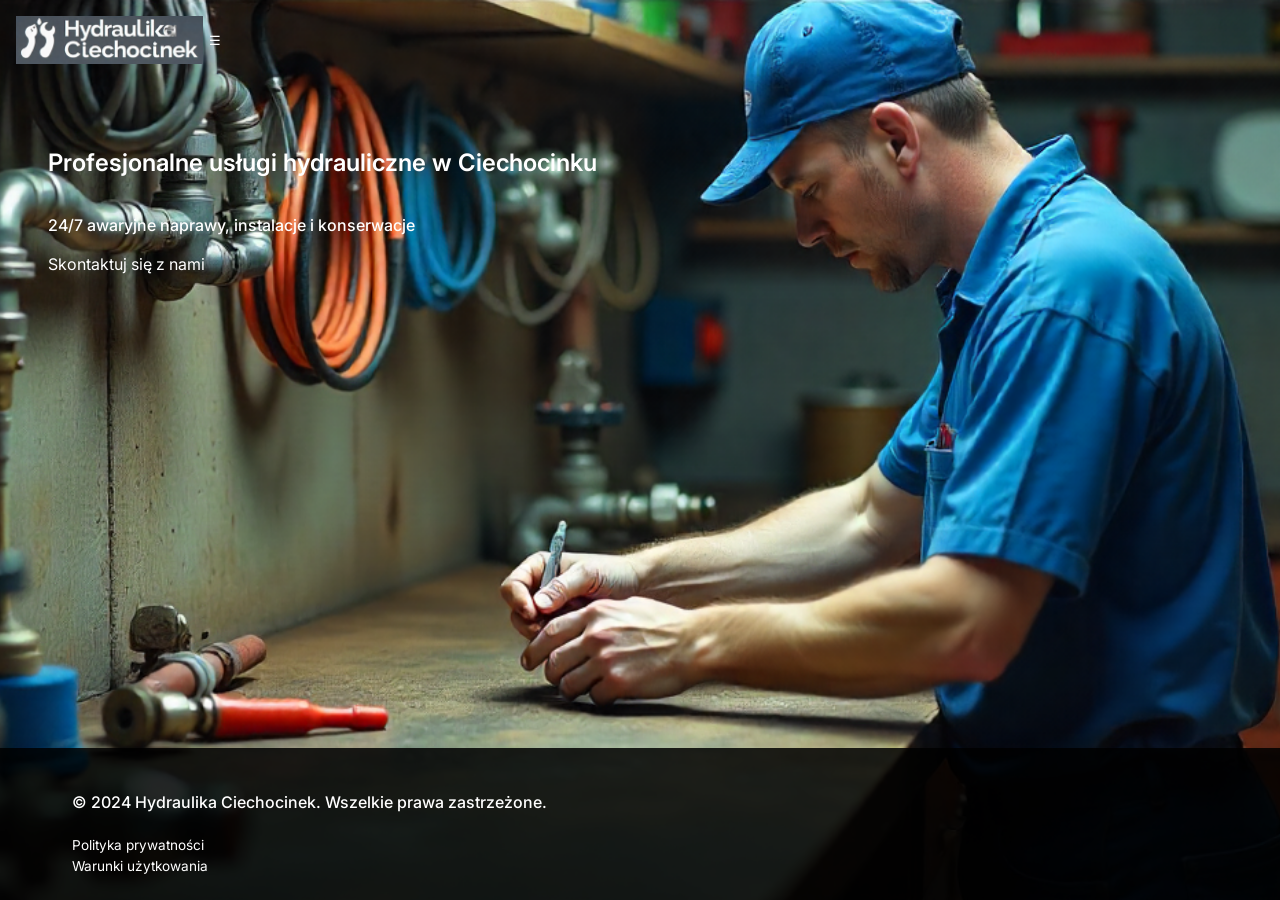
==== index.html @ b381b3fb "pre-final setup" ====
<!DOCTYPE html>
<html lang="pl">
<head>
    <meta charset="UTF-8">
    <meta name="viewport" content="width=device-width, initial-scale=1.0">
    <title>Hydraulika Ciechocinek</title>
    
    <script src="script.js" defer></script>

    <link rel="icon" href="assets/favicon.svg" type="image/x-icon">
    <link rel="stylesheet" href="styles.css">
    <link rel="preconnect" href="https://fonts.googleapis.com">
    <link rel="preconnect" href="https://fonts.gstatic.com" crossorigin>
    <link href="https://fonts.googleapis.com/css2?family=BBH+Hegarty&family=Inter:ital,opsz,wght@0,14..32,100..900;1,14..32,100..900&display=swap" rel="stylesheet">
</head>
<body>
    <header class="header">
        <div class="nav">
            <div class="logo">
                <img src="assets/logo.png" alt="Hydraulika Ciechocinek Logo">
            </div>

            <button class="burger" aria-label="Otwórz menu">
            ☰
            </button>

            <nav class="menu">
               <a href="#" data-tab="home">Strona główna</a>
               <a href="#" data-tab="services">Usługi</a>
               <a href="#" data-tab="contact">Kontakt</a>
               <a href="#" data-tab="about">O nas</a>
            </nav>
        </div>
    </header>

    <section class="hero hero--home is-active">
        <div class="hero_content">
          <h2>Profesjonalne usługi hydrauliczne w Ciechocinku</h2>
          <p>24/7 awaryjne naprawy, instalacje i konserwacje</p>
          <a href="" class="">Skontaktuj się z nami</a>
        </div>
    </section>
    <section class="hero hero--services">
        <div class="hero_content">
            <h2>Nasze usługi</h2>
            <ul>
                <li>Awaryjne naprawy</li>
                <li>Instalacje hydrauliczne</li>
                <li>Konserwacje systemów</li>
            </ul>
        </div>
    </section>
    <section class="hero hero--contact">
        <div class="hero_content">
            <h2>Skontaktuj się z nami</h2>
            <p>Telefon: 123-456-789</p>
            <p>Email: hydraulika-ciechocinek@jakaspoczta.pl</p>
            <h3>Lub przez formularz kontaktowy</h3>
            <a href="contact.html" class="">Przejdź do formularza</a>
        </div>
    </section>
    <section class="hero hero--about">
        <div class="hero_content">
            <h2>O nas</h2>
            <p>Doświadczeni hydraulicy z Ciechocinka, gotowi pomóc w każdej sytuacji.</p>
            <a href="" class="">Dowiedz się więcej</a>
        </div>
    </section>

    <footer class="footer">
        <nav class="footer_content">
            <ul>
                <li><p>&copy; 2024 Hydraulika Ciechocinek. Wszelkie prawa zastrzeżone.</p></li>
                <li><a class="" href="privacy.html">Polityka prywatności</a></li>
                <li><a class="" href="terms.html">Warunki użytkowania</a></li>
            </ul>
        </nav>
    </footer>
</body>
</html>
---- styles.css ----
h1 { font-weight: 700;}
h2 { font-weight: 600;}
p { font-weight: 500; font-size: 1rem; line-height: 1.6;}
a { text-decoration: none; color: inherit;}

:root {
  --header-h: 64px;
}

body {
  font-family: 'Inter', sans-serif;
  color: white;
  min-height: 100vh;
  display: grid;
  grid-template-rows: auto 1fr auto;
  background: url(assets/background.png) center / cover no-repeat;
  margin: 0;

}

.header {
  position: relative;
  max-width: 100%;
  padding: 1rem;
}

.nav {
  display: flex;
  align-items: center;
}

.logo img {
  display: block;
  height: 48px;
  width: auto;
}

.burger {
  display: flex;
  flex-direction: column;
  gap: 4px;
  background: none;
  border: none;
  cursor: pointer;
  color: white;
}

.burger.is-active{
  opacity: 0.7;
}

.no-scroll {
  overflow: hidden;
}
  
.menu {
  position: fixed;
  top: var(--header-h);
  height: calc(100vh - var(--header-h));
  display: none;
  flex-direction: column;
  left: 0;
  right: 0;
}

.menu.is-open {
  display: flex;
}
.menu a {
  padding: 0.6rem;
  text-align: center;
}

.hero {
  display: none;
}

.hero.is-active {
  display: flex;
  flex-direction: column;
  padding: 1.5rem;
}

.hero_content {
  max-width: 100%;
  display: flex;
  flex-direction: column;
  align-items: flex-start;
  padding: 1.5rem;
}

.footer {
  font-size: 0.8rem;
  background: rgba(0, 0, 0, 0.85);
}

.footer_content {
  display: flex;
  flex-direction: column;
  gap: 0.3rem;

}

.footer_content ul {
  list-style: none;
  display: flex;
  flex-direction: column;
  gap: 0.3rem;
}

/*STYLES*/

.glass_content {
  backdrop-filter: blur(14px);
  background: rgba(0, 0, 0, 0.78);
}

.interactive {
  padding: 0.4rem 1.2rem;
  border-radius: 5px;
  backdrop-filter: blur(10px);
  box-shadow: 0 0 30px rgba(64, 64, 64, 0.6);
  transition: transform 0.2s ease, background-color 0.2s ease;
}


/*MOBILE*/
@media (min-width: 768px) {
  .menu {
    flex-direction: row;
    gap: 60px;
    margin-left: auto;
  }

  .hero.is-active {
    flex-direction: row;
    gap: 4rem;
    align-items: start;
  }

  .hero_content {
    max-width: 600px;
  }

  .footer {
    padding: 0.8rem 2rem;
    font-size: 0.85rem;
  }

  /*STYLES*/
  .glass_nav {
  backdrop-filter: blur(5px);
  background: rgba(10, 10, 10, 0.289);
  }

  .floatinefect {
  border-radius: 8px;
  box-shadow: 0 20px 30px rgb(0, 0, 0);
  border: 2px solid rgba(35, 35, 35, 0.122);
  }

  .interactive:hover {
  background: radial-gradient(circle, rgb(1, 49, 105), rgb(2, 84, 179), rgb(3, 104, 219));
  transform: scale(0.97);
  }
}
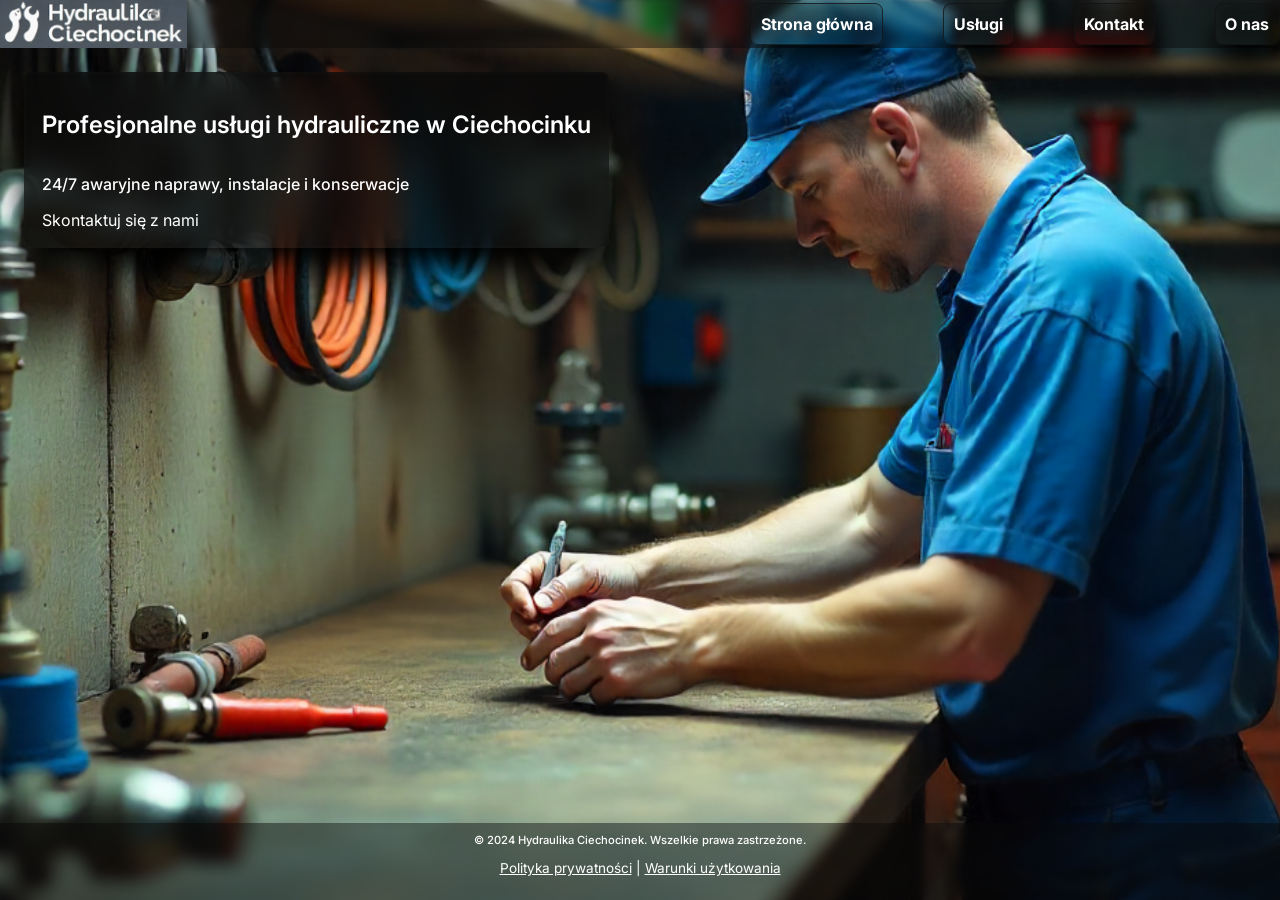
==== commit 20e3c457: "pre-final setup" ====
--- a/index.html
+++ b/index.html
@@ -15,33 +15,33 @@
 </head>
 <body>
     <header class="header">
-        <div class="nav">
+        <div class="nav glass_nav">
             <div class="logo">
                 <img src="assets/logo.png" alt="Hydraulika Ciechocinek Logo">
             </div>
 
-            <button class="burger" aria-label="Otwórz menu">
+            <button class="burger cta" aria-label="Otwórz menu">
             ☰
             </button>
 
             <nav class="menu">
-               <a href="#" data-tab="home">Strona główna</a>
-               <a href="#" data-tab="services">Usługi</a>
-               <a href="#" data-tab="contact">Kontakt</a>
-               <a href="#" data-tab="about">O nas</a>
+               <a href="#" class="interactive floatinefect" data-tab="home">Strona główna</a>
+               <a href="#" class="interactive floatinefect" data-tab="services">Usługi</a>
+               <a href="#" class="interactive floatinefect" data-tab="contact">Kontakt</a>
+               <a href="#" class="interactive floatinefect" data-tab="about">O nas</a>
             </nav>
         </div>
     </header>
 
     <section class="hero hero--home is-active">
-        <div class="hero_content">
+        <div class="hero_content glass_content floatinefect">
           <h2>Profesjonalne usługi hydrauliczne w Ciechocinku</h2>
           <p>24/7 awaryjne naprawy, instalacje i konserwacje</p>
           <a href="" class="">Skontaktuj się z nami</a>
         </div>
     </section>
     <section class="hero hero--services">
-        <div class="hero_content">
+        <div class="hero_content glass_content floatinefect">
             <h2>Nasze usługi</h2>
             <ul>
                 <li>Awaryjne naprawy</li>
@@ -51,7 +51,7 @@
         </div>
     </section>
     <section class="hero hero--contact">
-        <div class="hero_content">
+        <div class="hero_content glass_content floatinefect">
             <h2>Skontaktuj się z nami</h2>
             <p>Telefon: 123-456-789</p>
             <p>Email: hydraulika-ciechocinek@jakaspoczta.pl</p>
@@ -60,19 +60,18 @@
         </div>
     </section>
     <section class="hero hero--about">
-        <div class="hero_content">
+        <div class="hero_content glass_content floatinefect">
             <h2>O nas</h2>
             <p>Doświadczeni hydraulicy z Ciechocinka, gotowi pomóc w każdej sytuacji.</p>
             <a href="" class="">Dowiedz się więcej</a>
         </div>
     </section>
 
-    <footer class="footer">
+    <footer class="footer glass_nav">
         <nav class="footer_content">
             <ul>
                 <li><p>&copy; 2024 Hydraulika Ciechocinek. Wszelkie prawa zastrzeżone.</p></li>
-                <li><a class="" href="privacy.html">Polityka prywatności</a></li>
-                <li><a class="" href="terms.html">Warunki użytkowania</a></li>
+                <li><a class="" href="privacy.html">Polityka prywatności</a>    |   <a class="" href="terms.html">Warunki użytkowania</a></li>
             </ul>
         </nav>
     </footer>
--- a/styles.css
+++ b/styles.css
@@ -1,6 +1,6 @@
 h1 { font-weight: 700;}
 h2 { font-weight: 600;}
-p { font-weight: 500; font-size: 1rem; line-height: 1.6;}
+p { font-weight: 500; font-size: 1rem; line-height: 1.2;}
 a { text-decoration: none; color: inherit;}
 
 :root {
@@ -19,14 +19,13 @@
 }
 
 .header {
-  position: relative;
   max-width: 100%;
-  padding: 1rem;
 }
 
 .nav {
   display: flex;
   align-items: center;
+  background: rgba(10, 10, 10, 0.289);
 }
 
 .logo img {
@@ -51,6 +50,11 @@
 
 .no-scroll {
   overflow: hidden;
+}
+
+.cta {
+  width: 100%;
+  font-size: 1.5rem;
 }
   
 .menu {
@@ -69,6 +73,14 @@
 .menu a {
   padding: 0.6rem;
   text-align: center;
+  font-weight: 700;
+  background: rgb(10, 10, 10, 0.99);
+  border: 1px solid rgba(19, 19, 19, 0.78);
+}
+
+.menu a.active {
+  background: radial-gradient(circle, rgb(1, 49, 105), rgb(2, 84, 179), rgb(3, 104, 219));
+  font-weight: 600;
 }
 
 .hero {
@@ -86,36 +98,104 @@
   display: flex;
   flex-direction: column;
   align-items: flex-start;
-  padding: 1.5rem;
+  padding: 1rem;
 }
 
 .footer {
-  font-size: 0.8rem;
-  background: rgba(0, 0, 0, 0.85);
+  padding: 0;
+  font-size: 0.7rem;
 }
 
 .footer_content {
   display: flex;
   flex-direction: column;
-  gap: 0.3rem;
-
+  gap: 0.1rem;
+  align-items: center;
+  text-align: center;
+  padding-bottom: 0.5rem;
 }
 
 .footer_content ul {
+  margin: 0;
+  padding: 0;
   list-style: none;
   display: flex;
   flex-direction: column;
-  gap: 0.3rem;
+  gap: 0.1rem;
+}
+
+.footer_content a {
+  text-decoration: underline;
+}
+
+.footer_content p {
+  font-size: 0.7rem;
 }
 
 /*STYLES*/
+.glass_nav {
+  background: rgba(10, 10, 10, 0.445);
+}
 
 .glass_content {
+  background: rgba(10, 10, 10, 0.78);
+  border-radius: 8px;
+}
+
+
+/*MOBILE*/
+@media (min-width: 768px) {
+  .burger {
+    display: none;
+  }
+  .menu {
+    position: static;
+    display: flex;
+    flex-direction: row;
+
+    height: auto;
+    width: auto;
+    top: auto;
+    left: auto;
+    right: auto;
+
+    margin-left: auto;
+    gap: 60px;
+  }
+
+  .menu a {
+    background: none;
+  }
+
+  .hero.is-active {
+    flex-direction: row;
+    gap: 4rem;
+    align-items: start;
+  }
+
+  .hero_content {
+    max-width: 600px;
+  }
+
+  .footer {
+    padding-bottom: 1rem;
+    font-size: 0.85rem;
+  }
+
+  .footer_content li {
+    align-items: center;
+  }
+
+  /*STYLES*/
+  .glass_nav {
+  backdrop-filter: blur(5px);
+  }
+
+  .glass_content {
   backdrop-filter: blur(14px);
-  background: rgba(0, 0, 0, 0.78);
-}
-
-.interactive {
+}
+
+  .interactive {
   padding: 0.4rem 1.2rem;
   border-radius: 5px;
   backdrop-filter: blur(10px);
@@ -124,35 +204,6 @@
 }
 
 
-/*MOBILE*/
-@media (min-width: 768px) {
-  .menu {
-    flex-direction: row;
-    gap: 60px;
-    margin-left: auto;
-  }
-
-  .hero.is-active {
-    flex-direction: row;
-    gap: 4rem;
-    align-items: start;
-  }
-
-  .hero_content {
-    max-width: 600px;
-  }
-
-  .footer {
-    padding: 0.8rem 2rem;
-    font-size: 0.85rem;
-  }
-
-  /*STYLES*/
-  .glass_nav {
-  backdrop-filter: blur(5px);
-  background: rgba(10, 10, 10, 0.289);
-  }
-
   .floatinefect {
   border-radius: 8px;
   box-shadow: 0 20px 30px rgb(0, 0, 0);
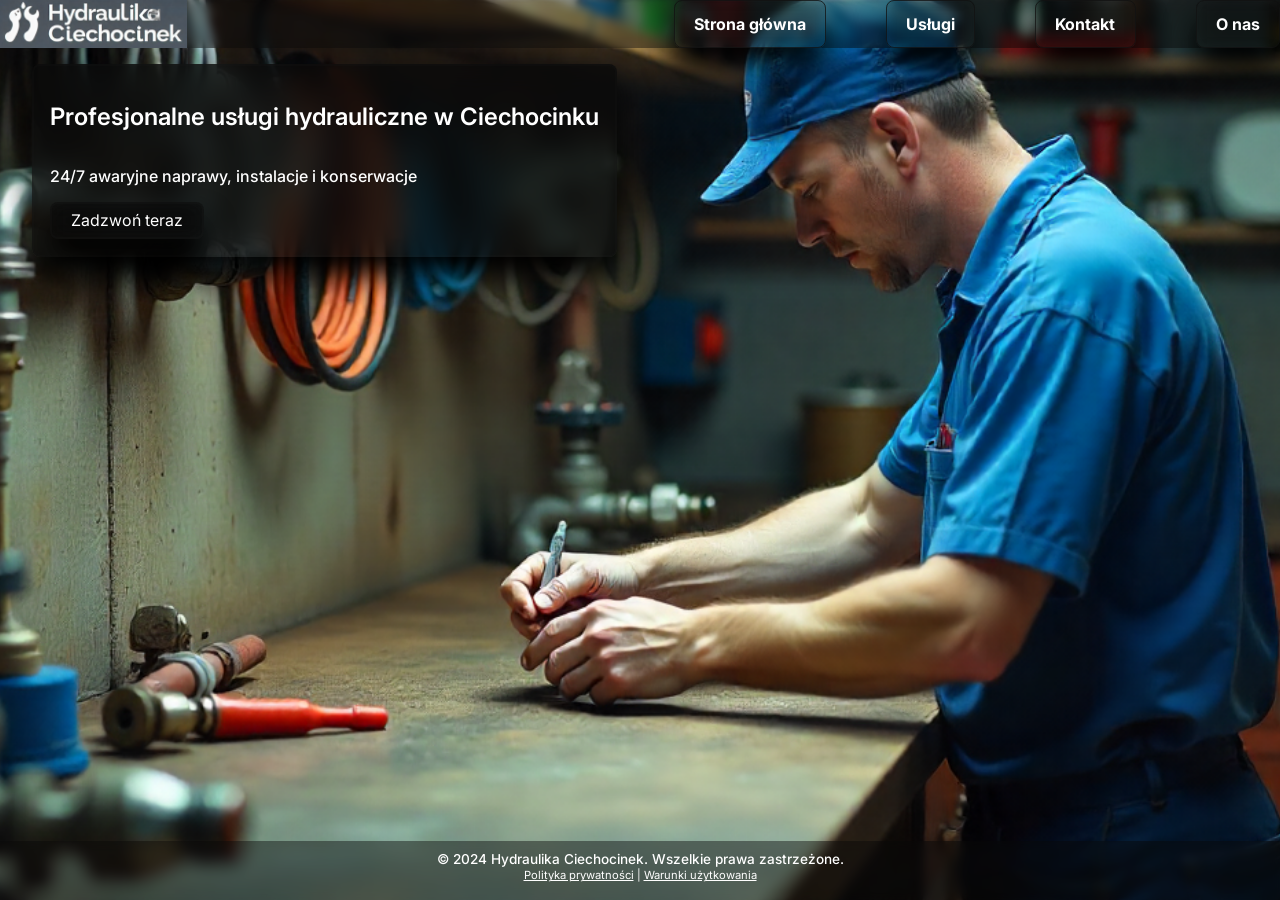
==== commit 72adbfa9: "feat: finish one-page with contact form" ====
--- a/index.html
+++ b/index.html
@@ -25,22 +25,22 @@
             </button>
 
             <nav class="menu">
-               <a href="#" class="interactive floatinefect" data-tab="home">Strona główna</a>
-               <a href="#" class="interactive floatinefect" data-tab="services">Usługi</a>
-               <a href="#" class="interactive floatinefect" data-tab="contact">Kontakt</a>
-               <a href="#" class="interactive floatinefect" data-tab="about">O nas</a>
+               <a href="#" class="interactive floatinefect" data-target="home">Strona główna</a>
+               <a href="#" class="interactive floatinefect" data-target="services">Usługi</a>
+               <a href="#" class="interactive floatinefect" data-target="contact">Kontakt</a>
+               <a href="#" class="interactive floatinefect" data-target="about">O nas</a>
             </nav>
         </div>
     </header>
 
-    <section class="hero hero--home is-active">
+    <section id="home" class="hero is-active">
         <div class="hero_content glass_content floatinefect">
           <h2>Profesjonalne usługi hydrauliczne w Ciechocinku</h2>
           <p>24/7 awaryjne naprawy, instalacje i konserwacje</p>
-          <a href="" class="">Skontaktuj się z nami</a>
+          <button class="phone-btn interactive floatinefect" data-phone="1223456789">Zadzwoń teraz</button>
         </div>
     </section>
-    <section class="hero hero--services">
+    <section id="services" class="hero">
         <div class="hero_content glass_content floatinefect">
             <h2>Nasze usługi</h2>
             <ul>
@@ -50,23 +50,39 @@
             </ul>
         </div>
     </section>
-    <section class="hero hero--contact">
+    <section id="contact" class="hero">
         <div class="hero_content glass_content floatinefect">
             <h2>Skontaktuj się z nami</h2>
             <p>Telefon: 123-456-789</p>
             <p>Email: hydraulika-ciechocinek@jakaspoczta.pl</p>
             <h3>Lub przez formularz kontaktowy</h3>
-            <a href="contact.html" class="">Przejdź do formularza</a>
+            <a href="#" class="go-to-form interactive">Przejdź do formularza</a>
         </div>
     </section>
-    <section class="hero hero--about">
+    <section id="about" class="hero">
         <div class="hero_content glass_content floatinefect">
             <h2>O nas</h2>
             <p>Doświadczeni hydraulicy z Ciechocinka, gotowi pomóc w każdej sytuacji.</p>
-            <a href="" class="">Dowiedz się więcej</a>
         </div>
     </section>
+    <section id="form" class="contact_form">
+        <div class="form_content glass_content floatinefect">
+            <h2>Formularz kontaktowy</h2>
+            <form action="https://formspree.io/f/mzdzbpgp" method="POST">
+                <label for="name">Imię i nazwisko:</label>
+                <input type="text" id="name" name="name" required>
 
+                <label for="email">Email:</label>
+                <input type="email" id="email" name="email" required>
+
+                <label for="message">Wiadomość:</label><br>
+                <textarea id="message" name="message" required></textarea>
+
+                <button type="submit" class="interactive">Wyślij</button>
+                <a href="#" class="back_home interactive">Powrót</a>
+            </form>
+        </div>
+    </section>
     <footer class="footer glass_nav">
         <nav class="footer_content">
             <ul>
--- a/styles.css
+++ b/styles.css
@@ -5,6 +5,11 @@
 
 :root {
   --header-h: 64px;
+}
+
+.hero, .contact_form {
+  display: none;
+  padding: 1rem 2rem;
 }
 
 body {
@@ -15,7 +20,6 @@
   grid-template-rows: auto 1fr auto;
   background: url(assets/background.png) center / cover no-repeat;
   margin: 0;
-
 }
 
 .header {
@@ -35,8 +39,9 @@
 }
 
 .burger {
-  display: flex;
-  flex-direction: column;
+  display: flex;;
+  flex-direction: column;
+  padding: 8px;
   gap: 4px;
   background: none;
   border: none;
@@ -71,6 +76,7 @@
   display: flex;
 }
 .menu a {
+  text-align: left;
   padding: 0.6rem;
   text-align: center;
   font-weight: 700;
@@ -83,14 +89,9 @@
   font-weight: 600;
 }
 
-.hero {
-  display: none;
-}
-
 .hero.is-active {
   display: flex;
   flex-direction: column;
-  padding: 1.5rem;
 }
 
 .hero_content {
@@ -99,6 +100,7 @@
   flex-direction: column;
   align-items: flex-start;
   padding: 1rem;
+  margin: 0;
 }
 
 .footer {
@@ -132,6 +134,71 @@
   font-size: 0.7rem;
 }
 
+
+.contact_form.is-active{
+    display: flex;
+    justify-content: center;
+    align-items: start;
+}
+
+.form_content {
+    padding: 1.5rem;
+    width: 100%;
+    max-width: 600px;
+    display: flex;
+    flex-direction: column;
+    gap: 1rem;
+}
+
+form {
+    display: flex;
+    flex-direction: column;
+    align-items: center;
+    gap: 0.75rem;
+}
+
+label {
+  font-size: 0.9rem;
+}
+
+input, textarea button{
+    width: 100%;
+    padding: 0.75rem;
+}
+
+textarea {
+  width: 100%;
+  min-height: 140px;
+  resize: vertical;
+  padding: 0.75rem;
+  font-family: inherit;
+  font-size: 1rem;
+  line-height: 1.4;
+}
+
+button {
+  background: none;
+  border: none;
+  padding: 0;
+  margin: 0;
+  font: inherit;
+  color: inherit;
+  appearance: none;
+  -webkit-appearance: none;
+  border-radius: 0;
+}
+
+.is-hidden {
+  display: none;
+}
+
+.phone_link {
+  margin-top: 1rem;
+  font-size: 1.5rem;
+  font-weight: 700;
+  text-align: center;
+}
+
 /*STYLES*/
 .glass_nav {
   background: rgba(10, 10, 10, 0.445);
@@ -142,17 +209,26 @@
   border-radius: 8px;
 }
 
+.interactive {
+  background: rgba(10, 10, 10, 0.445);
+  border-radius: 5px;
+  transition: transform 0.2s ease, background-color 0.2s ease;
+}
+
 
 /*MOBILE*/
 @media (min-width: 768px) {
+  body {
+    margin: 0;  
+  }
+
   .burger {
     display: none;
   }
   .menu {
     position: static;
+    flex-direction: row;
     display: flex;
-    flex-direction: row;
-
     height: auto;
     width: auto;
     top: auto;
@@ -165,6 +241,7 @@
 
   .menu a {
     background: none;
+    padding: 0.8rem 1.2rem;
   }
 
   .hero.is-active {
@@ -178,13 +255,21 @@
   }
 
   .footer {
-    padding-bottom: 1rem;
-    font-size: 0.85rem;
+    padding: 0.6rem 1rem;
   }
 
   .footer_content li {
     align-items: center;
   }
+
+  .footer_content p {
+  margin: 0;
+  font-size: 0.85rem;
+  }
+
+  
+
+
 
   /*STYLES*/
   .glass_nav {
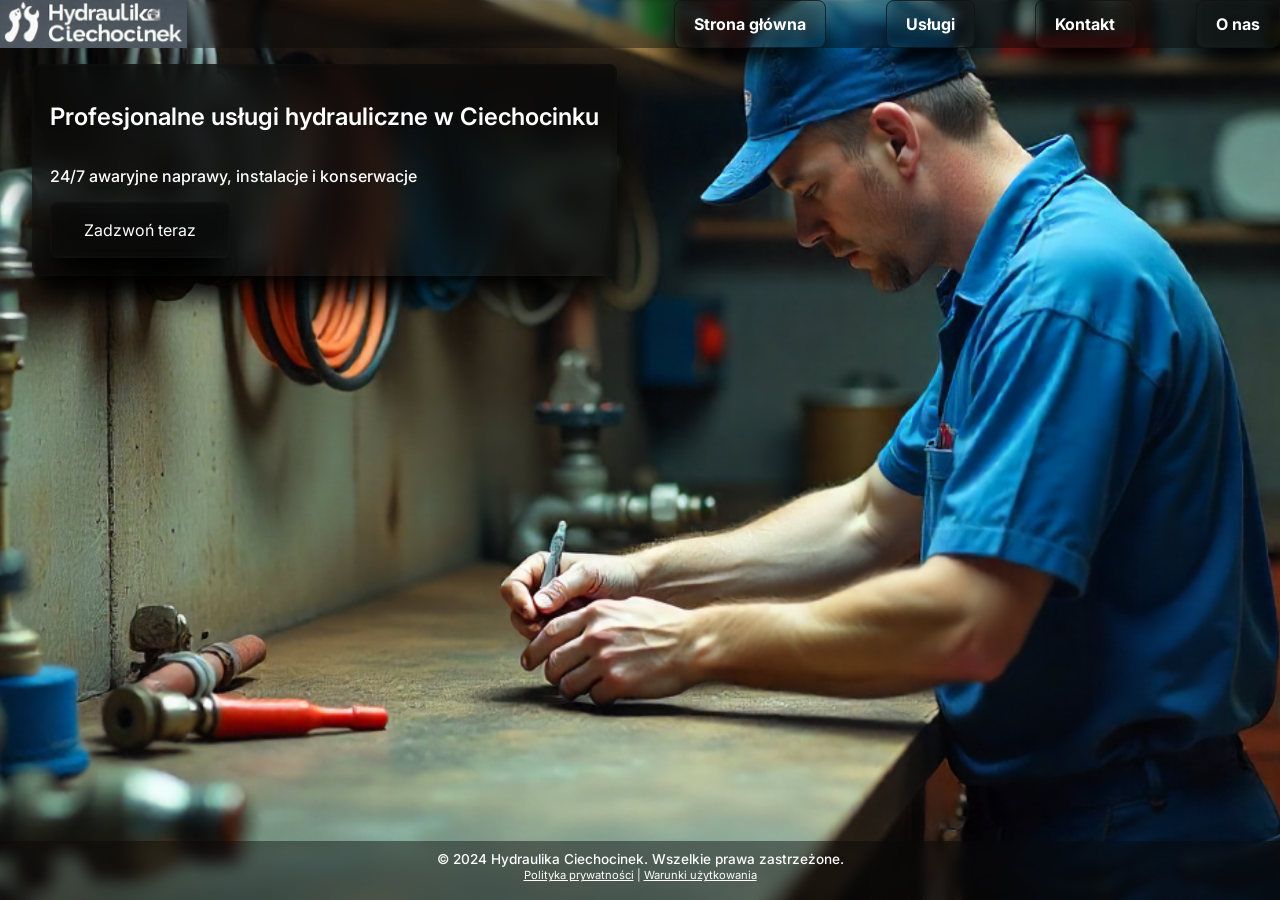
==== commit e8581ed8: "Fix 0.1v" ====
--- a/index.html
+++ b/index.html
@@ -56,7 +56,7 @@
             <p>Telefon: 123-456-789</p>
             <p>Email: hydraulika-ciechocinek@jakaspoczta.pl</p>
             <h3>Lub przez formularz kontaktowy</h3>
-            <a href="#" class="go-to-form interactive">Przejdź do formularza</a>
+            <button class="go-to-form interactive floatinefect">Przejdź do formularza</button>
         </div>
     </section>
     <section id="about" class="hero">
--- a/styles.css
+++ b/styles.css
@@ -179,13 +179,13 @@
 button {
   background: none;
   border: none;
-  padding: 0;
+  padding: 1rem 2rem;
   margin: 0;
   font: inherit;
   color: inherit;
   appearance: none;
   -webkit-appearance: none;
-  border-radius: 0;
+  border-radius: 8px;
 }
 
 .is-hidden {
@@ -281,8 +281,6 @@
 }
 
   .interactive {
-  padding: 0.4rem 1.2rem;
-  border-radius: 5px;
   backdrop-filter: blur(10px);
   box-shadow: 0 0 30px rgba(64, 64, 64, 0.6);
   transition: transform 0.2s ease, background-color 0.2s ease;
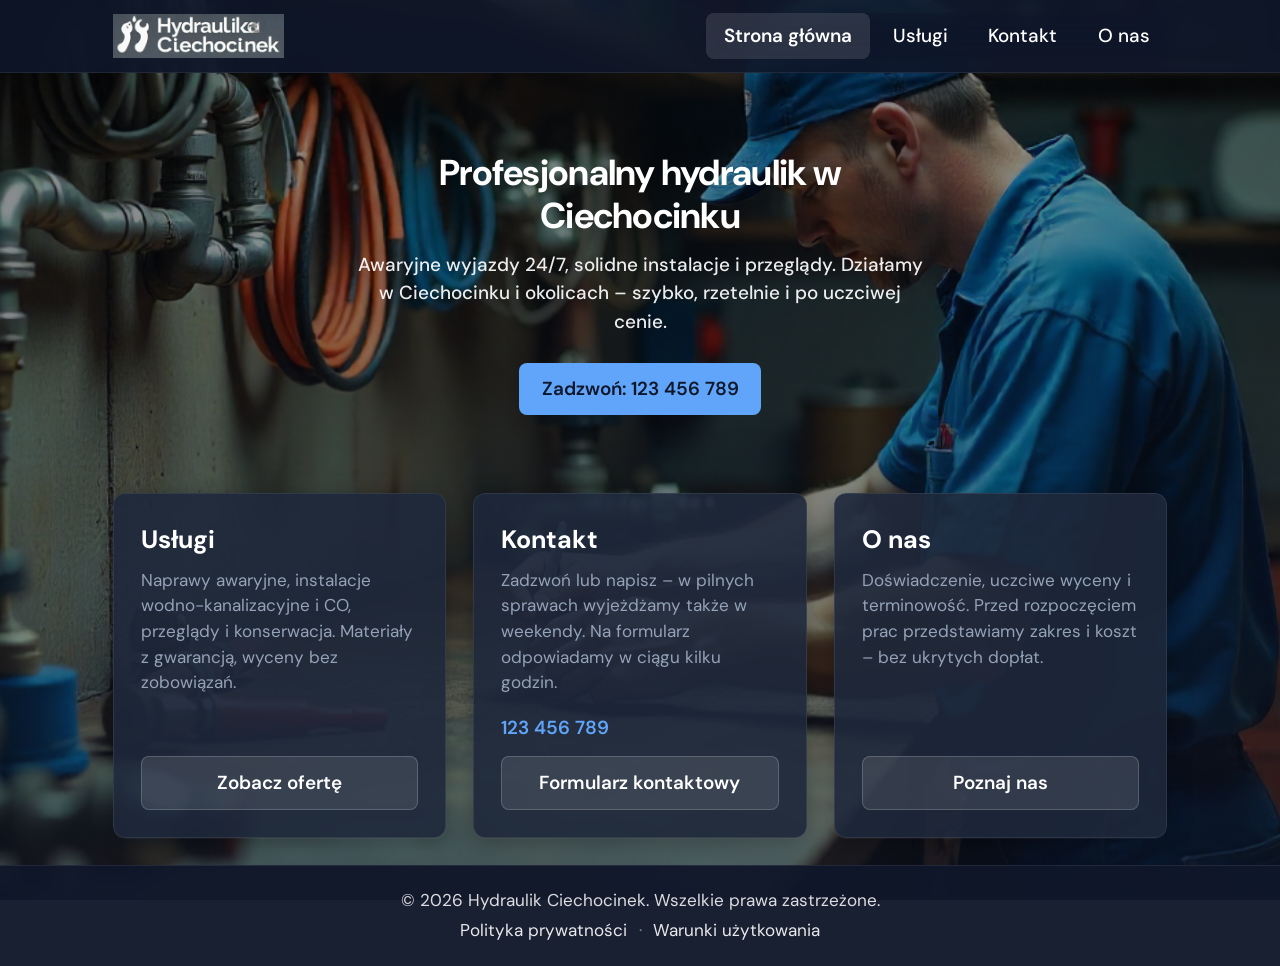
==== commit c06708e2: "a few changes in content, layout, style" ====
--- a/index.html
+++ b/index.html
@@ -3,93 +3,84 @@
 <head>
     <meta charset="UTF-8">
     <meta name="viewport" content="width=device-width, initial-scale=1.0">
-    <title>Hydraulika Ciechocinek</title>
-    
-    <script src="script.js" defer></script>
+    <meta name="description" content="Hydraulik Ciechocinek – awaryjne naprawy 24/7, instalacje i serwis. Działamy w Ciechocinku i okolicach. Sprawdź ofertę i zadzwoń.">
+    <meta name="theme-color" content="#0a1628">
+    <title>Hydraulik Ciechocinek – usługi hydrauliczne 24/7 | Naprawy i instalacje</title>
 
-    <link rel="icon" href="assets/favicon.svg" type="image/x-icon">
-    <link rel="stylesheet" href="styles.css">
+    <link rel="icon" href="assets/favicon.svg" type="image/svg+xml">
     <link rel="preconnect" href="https://fonts.googleapis.com">
     <link rel="preconnect" href="https://fonts.gstatic.com" crossorigin>
-    <link href="https://fonts.googleapis.com/css2?family=BBH+Hegarty&family=Inter:ital,opsz,wght@0,14..32,100..900;1,14..32,100..900&display=swap" rel="stylesheet">
+    <link href="https://fonts.googleapis.com/css2?family=DM+Sans:ital,opsz,wght@0,9..40,400;0,9..40,500;0,9..40,600;0,9..40,700&family=Inter:wght@400;500;600;700&display=swap" rel="stylesheet">
+
+    <link rel="stylesheet" href="styles.css">
+    <script src="script.js" defer></script>
 </head>
 <body>
-    <header class="header">
-        <div class="nav glass_nav">
-            <div class="logo">
-                <img src="assets/logo.png" alt="Hydraulika Ciechocinek Logo">
-            </div>
+    <header class="header" role="banner">
+        <div class="nav nav--glass">
+            <a href="index.html" class="logo" aria-label="Strona główna – Hydraulik Ciechocinek">
+                <img src="assets/logo.png" alt="" width="160" height="48" fetchpriority="high">
+            </a>
 
-            <button class="burger cta" aria-label="Otwórz menu">
-            ☰
+            <button type="button" class="burger" aria-label="Otwórz menu" aria-expanded="false">
+                <span class="burger-bar"></span>
+                <span class="burger-bar"></span>
+                <span class="burger-bar"></span>
             </button>
 
-            <nav class="menu">
-               <a href="#" class="interactive floatinefect" data-target="home">Strona główna</a>
-               <a href="#" class="interactive floatinefect" data-target="services">Usługi</a>
-               <a href="#" class="interactive floatinefect" data-target="contact">Kontakt</a>
-               <a href="#" class="interactive floatinefect" data-target="about">O nas</a>
+            <nav class="menu" aria-label="Nawigacja główna">
+                <a href="index.html" class="menu__link menu__link--active">Strona główna</a>
+                <a href="uslugi.html" class="menu__link">Usługi</a>
+                <a href="kontakt.html" class="menu__link">Kontakt</a>
+                <a href="onas.html" class="menu__link">O nas</a>
             </nav>
         </div>
     </header>
 
-    <section id="home" class="hero is-active">
-        <div class="hero_content glass_content floatinefect">
-          <h2>Profesjonalne usługi hydrauliczne w Ciechocinku</h2>
-          <p>24/7 awaryjne naprawy, instalacje i konserwacje</p>
-          <button class="phone-btn interactive floatinefect" data-phone="1223456789">Zadzwoń teraz</button>
+    <main id="main-content" class="main">
+        <section id="home" class="hero-section" aria-labelledby="hero-heading">
+            <div class="hero-section__inner">
+                <h1 id="hero-heading" class="hero__title">Profesjonalny hydraulik w Ciechocinku</h1>
+                <p class="hero__lead">Awaryjne wyjazdy 24/7, solidne instalacje i przeglądy. Działamy w Ciechocinku i okolicach – szybko, rzetelnie i po uczciwej cenie.</p>
+                <a href="tel:+48123456789" class="btn btn--primary btn--phone">Zadzwoń: 123 456 789</a>
+            </div>
+        </section>
+
+        <div class="cards-wrap">
+            <section id="services-preview" class="card" aria-labelledby="preview-heading">
+                <div class="card__inner">
+                    <h2 id="preview-heading" class="card__title">Usługi</h2>
+                    <p class="card__text">Naprawy awaryjne, instalacje wodno-kanalizacyjne i CO, przeglądy i konserwacja. Materiały z gwarancją, wyceny bez zobowiązań.</p>
+                    <a href="uslugi.html" class="btn btn--secondary card__btn">Zobacz ofertę</a>
+                </div>
+            </section>
+            <section id="contact-preview" class="card" aria-labelledby="contact-preview-heading">
+                <div class="card__inner">
+                    <h2 id="contact-preview-heading" class="card__title">Kontakt</h2>
+                    <p class="card__text">Zadzwoń lub napisz – w pilnych sprawach wyjeżdżamy także w weekendy. Na formularz odpowiadamy w ciągu kilku godzin.</p>
+                    <p class="card__contact"><a href="tel:+48123456789">123 456 789</a></p>
+                    <a href="kontakt.html" class="btn btn--secondary card__btn">Formularz kontaktowy</a>
+                </div>
+            </section>
+            <section id="about-preview" class="card" aria-labelledby="about-preview-heading">
+                <div class="card__inner">
+                    <h2 id="about-preview-heading" class="card__title">O nas</h2>
+                    <p class="card__text">Doświadczenie, uczciwe wyceny i terminowość. Przed rozpoczęciem prac przedstawiamy zakres i koszt – bez ukrytych dopłat.</p>
+                    <a href="onas.html" class="btn btn--secondary card__btn">Poznaj nas</a>
+                </div>
+            </section>
         </div>
-    </section>
-    <section id="services" class="hero">
-        <div class="hero_content glass_content floatinefect">
-            <h2>Nasze usługi</h2>
-            <ul>
-                <li>Awaryjne naprawy</li>
-                <li>Instalacje hydrauliczne</li>
-                <li>Konserwacje systemów</li>
-            </ul>
+    </main>
+
+    <footer class="footer" role="contentinfo">
+        <div class="footer__inner">
+            <p class="footer__copy">&copy; <span id="year">2025</span> Hydraulik Ciechocinek. Wszelkie prawa zastrzeżone.</p>
+            <p class="footer__links">
+                <a href="privacy.html">Polityka prywatności</a>
+                <span aria-hidden="true"> · </span>
+                <a href="terms.html">Warunki użytkowania</a>
+            </p>
         </div>
-    </section>
-    <section id="contact" class="hero">
-        <div class="hero_content glass_content floatinefect">
-            <h2>Skontaktuj się z nami</h2>
-            <p>Telefon: 123-456-789</p>
-            <p>Email: hydraulika-ciechocinek@jakaspoczta.pl</p>
-            <h3>Lub przez formularz kontaktowy</h3>
-            <button class="go-to-form interactive floatinefect">Przejdź do formularza</button>
-        </div>
-    </section>
-    <section id="about" class="hero">
-        <div class="hero_content glass_content floatinefect">
-            <h2>O nas</h2>
-            <p>Doświadczeni hydraulicy z Ciechocinka, gotowi pomóc w każdej sytuacji.</p>
-        </div>
-    </section>
-    <section id="form" class="contact_form">
-        <div class="form_content glass_content floatinefect">
-            <h2>Formularz kontaktowy</h2>
-            <form action="https://formspree.io/f/mzdzbpgp" method="POST">
-                <label for="name">Imię i nazwisko:</label>
-                <input type="text" id="name" name="name" required>
-
-                <label for="email">Email:</label>
-                <input type="email" id="email" name="email" required>
-
-                <label for="message">Wiadomość:</label><br>
-                <textarea id="message" name="message" required></textarea>
-
-                <button type="submit" class="interactive">Wyślij</button>
-                <a href="#" class="back_home interactive">Powrót</a>
-            </form>
-        </div>
-    </section>
-    <footer class="footer glass_nav">
-        <nav class="footer_content">
-            <ul>
-                <li><p>&copy; 2024 Hydraulika Ciechocinek. Wszelkie prawa zastrzeżone.</p></li>
-                <li><a class="" href="privacy.html">Polityka prywatności</a>    |   <a class="" href="terms.html">Warunki użytkowania</a></li>
-            </ul>
-        </nav>
     </footer>
 </body>
-</html>+</html>
--- a/styles.css
+++ b/styles.css
@@ -1,300 +1,487 @@
-h1 { font-weight: 700;}
-h2 { font-weight: 600;}
-p { font-weight: 500; font-size: 1rem; line-height: 1.2;}
-a { text-decoration: none; color: inherit;}
-
+/* ===== RESET & BASE ===== */
+*, *::before, *::after { box-sizing: border-box; }
+html {
+  -webkit-text-size-adjust: 100%;
+  scroll-behavior: smooth;
+  font-size: 18px;
+}
+body {
+  margin: 0;
+  min-height: 100vh;
+  display: flex;
+  flex-direction: column;
+  font-family: 'DM Sans', 'Inter', system-ui, -apple-system, sans-serif;
+  font-size: 1rem;
+  line-height: 1.5;
+  color: #e2e8f0;
+  background: #0f172a24;
+  background-image: linear-gradient(180deg, rgba(0, 0, 0, 0.437) 0%, rgba(15, 23, 42, 0.513) 100%), url(assets/background.png);
+  background-size: cover;
+  background-position: center;
+  background-repeat: no-repeat;
+  background-attachment: fixed;
+}
+@media (prefers-reduced-motion: reduce) {
+  html { scroll-behavior: auto; }
+}
+
+img { max-width: 100%; height: auto; display: block; }
+a { color: inherit; text-decoration: none; }
+a:hover { text-decoration: underline; }
+button { font: inherit; cursor: pointer; }
+ul { margin: 0; padding: 0; list-style: none; }
+
+/* ===== VARIABLES ===== */
 :root {
   --header-h: 64px;
-}
-
-.hero, .contact_form {
-  display: none;
-  padding: 1rem 2rem;
-}
-
-body {
-  font-family: 'Inter', sans-serif;
-  color: white;
-  min-height: 100vh;
-  display: grid;
-  grid-template-rows: auto 1fr auto;
-  background: url(assets/background.png) center / cover no-repeat;
-  margin: 0;
-}
-
-.header {
-  max-width: 100%;
-}
-
+  --container: min(100% - 2rem, 1100px);
+  --container-pad: 1.25rem;
+  --section-gap: 1.5rem;
+  --radius: 12px;
+  --radius-sm: 8px;
+  --transition: 0.2s ease;
+  --accent: #60a5fa;
+  --accent-hover: #93c5fd;
+  --touch-min: 48px;
+  --text-sm: 0.95rem;
+  --text-base: 1.05rem;
+  --text-lg: 1.2rem;
+  --text-xl: 1.4rem;
+  --text-2xl: 1.65rem;
+  --text-3xl: 2rem;
+  --bg-card: rgba(30, 41, 59, 0.9);
+  --bg-card-border: rgba(255, 255, 255, 0.08);
+  --text-primary: #f1f5f9;
+  --text-muted: #94a3b8;
+  --card-bg: var(--bg-card);
+  --card-shadow: 0 4px 24px rgba(0, 0, 0, 0.3), 0 1px 0 rgba(255, 255, 255, 0.05);
+}
+
+/* ===== LAYOUT ===== */
+#main-content { flex: 1; }
+body.no-scroll { overflow: hidden; }
+
+/* ===== HEADER ===== */
+.header { position: sticky; top: 0; z-index: 100; background: rgba(15, 23, 42, 0.9); backdrop-filter: blur(12px); -webkit-backdrop-filter: blur(12px); border-bottom: 1px solid rgba(255, 255, 255, 0.08); }
 .nav {
   display: flex;
   align-items: center;
-  background: rgba(10, 10, 10, 0.289);
-}
-
-.logo img {
-  display: block;
-  height: 48px;
-  width: auto;
-}
+  justify-content: space-between;
+  max-width: var(--container);
+  min-height: var(--header-h);
+  margin: 0 auto;
+  padding: 0 var(--container-pad);
+  gap: 1rem;
+}
+.nav--glass { background: transparent; }
+
+.logo {
+  display: flex;
+  align-items: center;
+  color: #fff;
+  font-weight: 700;
+  font-size: var(--text-lg);
+}
+.logo:hover { text-decoration: none; opacity: 0.9; }
+.logo img { height: 44px; width: auto; object-fit: contain; }
+.logo-text { display: none; }
+@media (min-width: 480px) { .logo-text { display: inline; margin-left: 0.5rem; } }
 
 .burger {
-  display: flex;;
-  flex-direction: column;
-  padding: 8px;
-  gap: 4px;
+  display: flex;
+  flex-direction: column;
+  justify-content: center;
+  gap: 5px;
+  width: var(--touch-min);
+  height: var(--touch-min);
+  padding: 10px;
   background: none;
   border: none;
-  cursor: pointer;
-  color: white;
-}
-
-.burger.is-active{
-  opacity: 0.7;
-}
-
-.no-scroll {
-  overflow: hidden;
-}
-
-.cta {
-  width: 100%;
-  font-size: 1.5rem;
-}
-  
+  color: #fff;
+  border-radius: var(--radius-sm);
+}
+.burger:hover { background: rgba(255, 255, 255, 0.08); }
+.burger-bar {
+  display: block;
+  width: 24px;
+  height: 2.5px;
+  background: currentColor;
+  border-radius: 2px;
+  transition: transform var(--transition), opacity var(--transition);
+}
+.burger[aria-expanded="true"] .burger-bar:nth-child(1) { transform: translateY(7.5px) rotate(45deg); }
+.burger[aria-expanded="true"] .burger-bar:nth-child(2) { opacity: 0; }
+.burger[aria-expanded="true"] .burger-bar:nth-child(3) { transform: translateY(-7.5px) rotate(-45deg); }
+
 .menu {
   position: fixed;
+  inset: 0;
   top: var(--header-h);
-  height: calc(100vh - var(--header-h));
   display: none;
   flex-direction: column;
-  left: 0;
-  right: 0;
-}
-
-.menu.is-open {
-  display: flex;
-}
-.menu a {
-  text-align: left;
-  padding: 0.6rem;
+  background: rgba(15, 23, 42, 0.98);
+  backdrop-filter: blur(12px);
+  padding: 1.5rem;
+  overflow-y: auto;
+}
+.menu.is-open { display: flex; }
+.menu__link {
+  display: flex;
+  align-items: center;
+  padding: 1rem 1.25rem;
+  min-height: var(--touch-min);
+  font-size: var(--text-base);
+  font-weight: 500;
+  color: #fff;
+  border-radius: var(--radius-sm);
+  transition: background var(--transition);
+}
+.menu__link:hover { background: rgba(255, 255, 255, 0.08); text-decoration: none; }
+.menu__link--active { background: rgba(255, 255, 255, 0.12); font-weight: 600; }
+.menu__link:focus-visible { outline: 2px solid var(--accent); outline-offset: 2px; }
+
+/* ===== MAIN – HOMEPAGE ===== */
+.main {
+  display: flex;
+  flex-direction: column;
+  width: 100%;
+  max-width: var(--container);
+  margin: 0 auto;
+  padding: 0 var(--container-pad) var(--section-gap);
+}
+
+.hero-section {
+  display: flex;
+  align-items: center;
+  justify-content: center;
+  min-height: min(55vh, 420px);
+  padding: var(--section-gap) 0;
   text-align: center;
+}
+.hero-section__inner {
+  max-width: 32rem;
+}
+.hero__title {
+  margin: 0 0 0.75rem;
+  font-size: clamp(var(--text-2xl), 5vw, var(--text-3xl));
   font-weight: 700;
-  background: rgb(10, 10, 10, 0.99);
-  border: 1px solid rgba(19, 19, 19, 0.78);
-}
-
-.menu a.active {
-  background: radial-gradient(circle, rgb(1, 49, 105), rgb(2, 84, 179), rgb(3, 104, 219));
+  line-height: 1.2;
+  letter-spacing: -0.02em;
+  color: #fff;
+}
+.hero__lead {
+  margin: 0 0 1.5rem;
+  font-size: var(--text-base);
+  font-weight: 500;
+  line-height: 1.5;
+  color: rgba(255, 255, 255, 0.92);
+}
+.hero-section .btn--primary {
+  background: var(--accent);
+  color: #0f172a;
+}
+.hero-section .btn--primary:hover { background: var(--accent-hover); color: #0f172a; text-decoration: none; }
+
+.cards-wrap {
+  display: grid;
+  grid-template-columns: 1fr;
+  gap: var(--section-gap);
+}
+@media (min-width: 700px) {
+  .cards-wrap { grid-template-columns: repeat(3, 1fr); }
+}
+
+.card {
+  display: flex;
+  border-radius: var(--radius);
+  overflow: hidden;
+  box-shadow: var(--card-shadow);
+}
+.card__inner {
+  flex: 1;
+  padding: 1.5rem;
+  background: var(--card-bg);
+  color: var(--text-primary);
+  border-radius: var(--radius);
+  border: 1px solid var(--bg-card-border);
+  display: flex;
+  flex-direction: column;
+  align-items: flex-start;
+}
+.card__title {
+  margin: 0 0 0.5rem;
+  font-size: var(--text-xl);
+  font-weight: 700;
+  color: #fff;
+}
+.card__text {
+  margin: 0 0 1rem;
+  font-size: var(--text-sm);
+  line-height: 1.5;
+  color: var(--text-muted);
+  flex: 1;
+}
+.card__contact {
+  margin: 0 0 0.75rem;
+  font-size: var(--text-base);
   font-weight: 600;
-}
-
-.hero.is-active {
-  display: flex;
-  flex-direction: column;
-}
-
-.hero_content {
-  max-width: 100%;
-  display: flex;
-  flex-direction: column;
-  align-items: flex-start;
-  padding: 1rem;
-  margin: 0;
-}
-
+  color: var(--text-primary);
+}
+.card__contact a { color: var(--accent); }
+.card__contact a:hover { text-decoration: underline; }
+.card__btn {
+  width: 100%;
+  justify-content: center;
+  background: rgba(255, 255, 255, 0.12);
+  color: #fff;
+  border: 1px solid rgba(255, 255, 255, 0.2);
+}
+.card__btn:hover { background: rgba(255, 255, 255, 0.18); text-decoration: none; }
+
+/* ===== FOOTER ===== */
 .footer {
-  padding: 0;
-  font-size: 0.7rem;
-}
-
-.footer_content {
-  display: flex;
-  flex-direction: column;
-  gap: 0.1rem;
-  align-items: center;
+  margin-top: auto;
+  padding: 1.25rem var(--container-pad);
+  background: rgba(15, 23, 42, 0.95);
+  border-top: 1px solid rgba(255, 255, 255, 0.08);
+}
+.footer__inner {
+  max-width: var(--container);
+  margin: 0 auto;
   text-align: center;
-  padding-bottom: 0.5rem;
-}
-
-.footer_content ul {
-  margin: 0;
-  padding: 0;
-  list-style: none;
-  display: flex;
-  flex-direction: column;
-  gap: 0.1rem;
-}
-
-.footer_content a {
-  text-decoration: underline;
-}
-
-.footer_content p {
-  font-size: 0.7rem;
-}
-
-
-.contact_form.is-active{
-    display: flex;
-    justify-content: center;
-    align-items: start;
-}
-
-.form_content {
-    padding: 1.5rem;
-    width: 100%;
-    max-width: 600px;
-    display: flex;
-    flex-direction: column;
-    gap: 1rem;
-}
-
-form {
-    display: flex;
-    flex-direction: column;
-    align-items: center;
-    gap: 0.75rem;
-}
-
-label {
-  font-size: 0.9rem;
-}
-
-input, textarea button{
-    width: 100%;
-    padding: 0.75rem;
-}
-
-textarea {
-  width: 100%;
-  min-height: 140px;
-  resize: vertical;
-  padding: 0.75rem;
-  font-family: inherit;
-  font-size: 1rem;
-  line-height: 1.4;
-}
-
-button {
-  background: none;
-  border: none;
-  padding: 1rem 2rem;
-  margin: 0;
-  font: inherit;
-  color: inherit;
-  appearance: none;
-  -webkit-appearance: none;
-  border-radius: 8px;
-}
-
-.is-hidden {
-  display: none;
-}
-
-.phone_link {
-  margin-top: 1rem;
-  font-size: 1.5rem;
-  font-weight: 700;
-  text-align: center;
-}
-
-/*STYLES*/
-.glass_nav {
-  background: rgba(10, 10, 10, 0.445);
-}
-
-.glass_content {
-  background: rgba(10, 10, 10, 0.78);
-  border-radius: 8px;
-}
-
-.interactive {
-  background: rgba(10, 10, 10, 0.445);
-  border-radius: 5px;
-  transition: transform 0.2s ease, background-color 0.2s ease;
-}
-
-
-/*MOBILE*/
+  font-size: var(--text-sm);
+  color: rgba(255, 255, 255, 0.85);
+}
+.footer__copy { margin: 0 0 0.25rem; }
+.footer__links { margin: 0; }
+.footer__links a { color: rgba(255, 255, 255, 0.9); }
+.footer__links a:hover { text-decoration: underline; }
+.footer__links [aria-hidden="true"] { opacity: 0.5; margin: 0 0.35rem; }
+
+/* ===== DESKTOP NAV ===== */
 @media (min-width: 768px) {
-  body {
-    margin: 0;  
-  }
-
-  .burger {
-    display: none;
-  }
+  :root { --header-h: 72px; }
+  .burger { display: none; }
   .menu {
     position: static;
     flex-direction: row;
     display: flex;
-    height: auto;
-    width: auto;
-    top: auto;
-    left: auto;
-    right: auto;
-
-    margin-left: auto;
-    gap: 60px;
+    background: none;
+    padding: 0;
+    gap: 0.25rem;
   }
-
-  .menu a {
-    background: none;
-    padding: 0.8rem 1.2rem;
+  .menu__link {
+    padding: 0.5rem 1rem;
+    min-height: auto;
   }
-
-  .hero.is-active {
-    flex-direction: row;
-    gap: 4rem;
-    align-items: start;
-  }
-
-  .hero_content {
-    max-width: 600px;
-  }
-
-  .footer {
-    padding: 0.6rem 1rem;
-  }
-
-  .footer_content li {
-    align-items: center;
-  }
-
-  .footer_content p {
+}
+
+/* ===== BUTTONS (global) ===== */
+.btn {
+  display: inline-flex;
+  align-items: center;
+  justify-content: center;
+  min-height: var(--touch-min);
+  padding: 0.65rem 1.25rem;
+  border: none;
+  border-radius: var(--radius-sm);
+  font-size: var(--text-base);
+  font-weight: 600;
+  transition: background-color var(--transition), color var(--transition);
+  text-decoration: none;
+}
+.btn--primary {
+  background: var(--accent);
+  color: #0f172a;
+}
+.btn--primary:hover { background: var(--accent-hover); color: #0f172a; text-decoration: none; }
+.btn--secondary {
+  background: rgba(255, 255, 255, 0.1);
+  color: #fff;
+  border: 1px solid rgba(255, 255, 255, 0.18);
+}
+.btn--secondary:hover { background: rgba(255, 255, 255, 0.16); text-decoration: none; }
+.btn--ghost { background: transparent; color: rgba(255, 255, 255, 0.9); }
+.btn--ghost:hover { background: rgba(255, 255, 255, 0.08); text-decoration: none; }
+
+/* ===== SUBPAGES (page layout) ===== */
+.page {
+  display: block;
+  flex: 1;
+  width: 100%;
+  max-width: var(--container);
+  margin: 0 auto;
+  padding: var(--section-gap) var(--container-pad) 2rem;
+}
+.page__content { margin: 0; }
+.page__header { margin-bottom: 1.5rem; }
+.page__title {
+  margin: 0 0 0.5rem;
+  font-size: clamp(var(--text-2xl), 4vw, var(--text-3xl));
+  font-weight: 700;
+  line-height: 1.25;
+  letter-spacing: -0.02em;
+  color: #fff;
+}
+.page__lead {
   margin: 0;
-  font-size: 0.85rem;
-  }
-
-  
-
-
-
-  /*STYLES*/
-  .glass_nav {
-  backdrop-filter: blur(5px);
-  }
-
-  .glass_content {
-  backdrop-filter: blur(14px);
-}
-
-  .interactive {
-  backdrop-filter: blur(10px);
-  box-shadow: 0 0 30px rgba(64, 64, 64, 0.6);
-  transition: transform 0.2s ease, background-color 0.2s ease;
-}
-
-
-  .floatinefect {
-  border-radius: 8px;
-  box-shadow: 0 20px 30px rgb(0, 0, 0);
-  border: 2px solid rgba(35, 35, 35, 0.122);
-  }
-
-  .interactive:hover {
-  background: radial-gradient(circle, rgb(1, 49, 105), rgb(2, 84, 179), rgb(3, 104, 219));
-  transform: scale(0.97);
-  }
-}+  font-size: var(--text-base);
+  line-height: 1.55;
+  color: rgba(255, 255, 255, 0.9);
+}
+
+.content-block {
+  margin-bottom: var(--section-gap);
+  padding: 1.5rem;
+  background: var(--card-bg);
+  color: var(--text-primary);
+  border-radius: var(--radius);
+  border: 1px solid var(--bg-card-border);
+  box-shadow: var(--card-shadow);
+}
+.content-block h2 {
+  margin: 0 0 0.5rem;
+  font-size: var(--text-xl);
+  font-weight: 700;
+  color: #fff;
+}
+.content-block h3 { margin: 0 0 0.25rem; font-size: var(--text-base); font-weight: 600; color: var(--text-muted); }
+.content-block p {
+  margin: 0 0 0.5rem;
+  font-size: var(--text-base);
+  line-height: 1.55;
+  color: var(--text-muted);
+}
+.content-block p:last-child { margin-bottom: 0; }
+.content-block ul { margin: 0 0 0.5rem; }
+.content-block .services-list { margin-bottom: 0; }
+
+.content-block--cta {
+  text-align: center;
+  background: rgba(30, 41, 59, 0.7);
+  border: 1px solid rgba(255, 255, 255, 0.1);
+  color: #fff;
+}
+.content-block--cta h2 { color: #fff; }
+.content-block--cta p { color: var(--text-muted); }
+.content-block--cta .btn { margin: 0.35rem; }
+
+.services-list { display: flex; flex-direction: column; gap: 0.4rem; }
+.services-list li {
+  padding-left: 1.25rem;
+  position: relative;
+  font-size: var(--text-base);
+  color: var(--text-muted);
+}
+.services-list li::before {
+  content: "";
+  position: absolute;
+  left: 0;
+  top: 0.5em;
+  width: 6px;
+  height: 6px;
+  border-radius: 50%;
+  background: var(--accent);
+}
+
+.values-list { list-style: none; padding: 0; margin: 0; }
+.values-list li {
+  padding: 0.4rem 0 0.4rem 1.25rem;
+  position: relative;
+  font-size: var(--text-base);
+  line-height: 1.5;
+  color: var(--text-muted);
+}
+.values-list li::before {
+  content: "";
+  position: absolute;
+  left: 0;
+  top: 0.7em;
+  width: 6px;
+  height: 6px;
+  border-radius: 50%;
+  background: var(--accent);
+}
+
+.contact-info__grid { display: grid; gap: 1rem; margin-top: 0.75rem; }
+.contact-info__item h3 { margin-bottom: 0.2rem; color: #fff; }
+.contact-info__item p { margin-bottom: 0.2rem; font-size: var(--text-base); color: var(--text-muted); }
+.contact-info__item a { color: var(--accent); }
+.contact-info__note { font-size: var(--text-sm); color: var(--text-muted); opacity: 0.9; }
+@media (min-width: 600px) { .contact-info__grid { grid-template-columns: repeat(2, 1fr); } }
+@media (min-width: 900px) { .contact-info__grid { grid-template-columns: repeat(3, 1fr); } }
+
+/* ===== FORM ===== */
+.form {
+  display: flex;
+  flex-direction: column;
+  gap: 0.75rem;
+  margin-top: 1rem;
+}
+.form label { display: block; font-size: var(--text-base); font-weight: 500; margin-bottom: 0.2rem; color: var(--text-primary); }
+.form input,
+.form textarea {
+  width: 100%;
+  min-height: 48px;
+  padding: 0.65rem 0.9rem;
+  font: inherit;
+  font-size: var(--text-base);
+  color: var(--text-primary);
+  background: rgba(15, 23, 42, 0.6);
+  border: 1px solid rgba(255, 255, 255, 0.15);
+  border-radius: var(--radius-sm);
+  transition: border-color var(--transition), box-shadow var(--transition);
+}
+.form input::placeholder,
+.form textarea::placeholder { color: var(--text-muted); }
+.form input:focus,
+.form textarea:focus {
+  outline: none;
+  border-color: var(--accent);
+  box-shadow: 0 0 0 3px rgba(96, 165, 250, 0.2);
+}
+.form textarea { min-height: 120px; resize: vertical; line-height: 1.5; }
+.form__actions { display: flex; flex-wrap: wrap; gap: 0.75rem; margin-top: 0.25rem; }
+.form--page { max-width: 28rem; }
+
+/* ===== PANELS (legacy / form sections) ===== */
+.panel {
+  display: none;
+  padding: var(--section-gap) var(--container-pad);
+  align-items: flex-start;
+  justify-content: center;
+}
+.panel--active { display: flex; flex-direction: column; }
+.panel__inner {
+  width: 100%;
+  max-width: 36rem;
+  padding: 1.5rem;
+  border-radius: var(--radius);
+}
+.panel__inner--glass {
+  background: var(--card-bg);
+  border: 1px solid var(--bg-card-border);
+  box-shadow: var(--card-shadow);
+  color: var(--text-primary);
+}
+.panel h2 { margin: 0 0 0.5rem; font-size: var(--text-xl); font-weight: 600; color: #fff; }
+.panel p { margin: 0 0 0.5rem; font-size: var(--text-base); color: var(--text-muted); }
+.panel a[href^="tel:"],
+.panel a[href^="mailto:"] { color: var(--accent); }
+.panel a[href^="tel:"]:hover,
+.panel a[href^="mailto:"]:hover { text-decoration: underline; }
+
+/* ===== FOCUS & REDUCED MOTION ===== */
+.btn:focus-visible,
+.form input:focus-visible,
+.form textarea:focus-visible,
+.form button:focus-visible,
+.menu__link:focus-visible {
+  outline: 2px solid var(--accent);
+  outline-offset: 2px;
+}
+@media (prefers-reduced-motion: reduce) {
+  .burger-bar { transition: none; }
+  .btn, .menu__link { transition: none; }
+  .form input, .form textarea { transition: none; }
+}
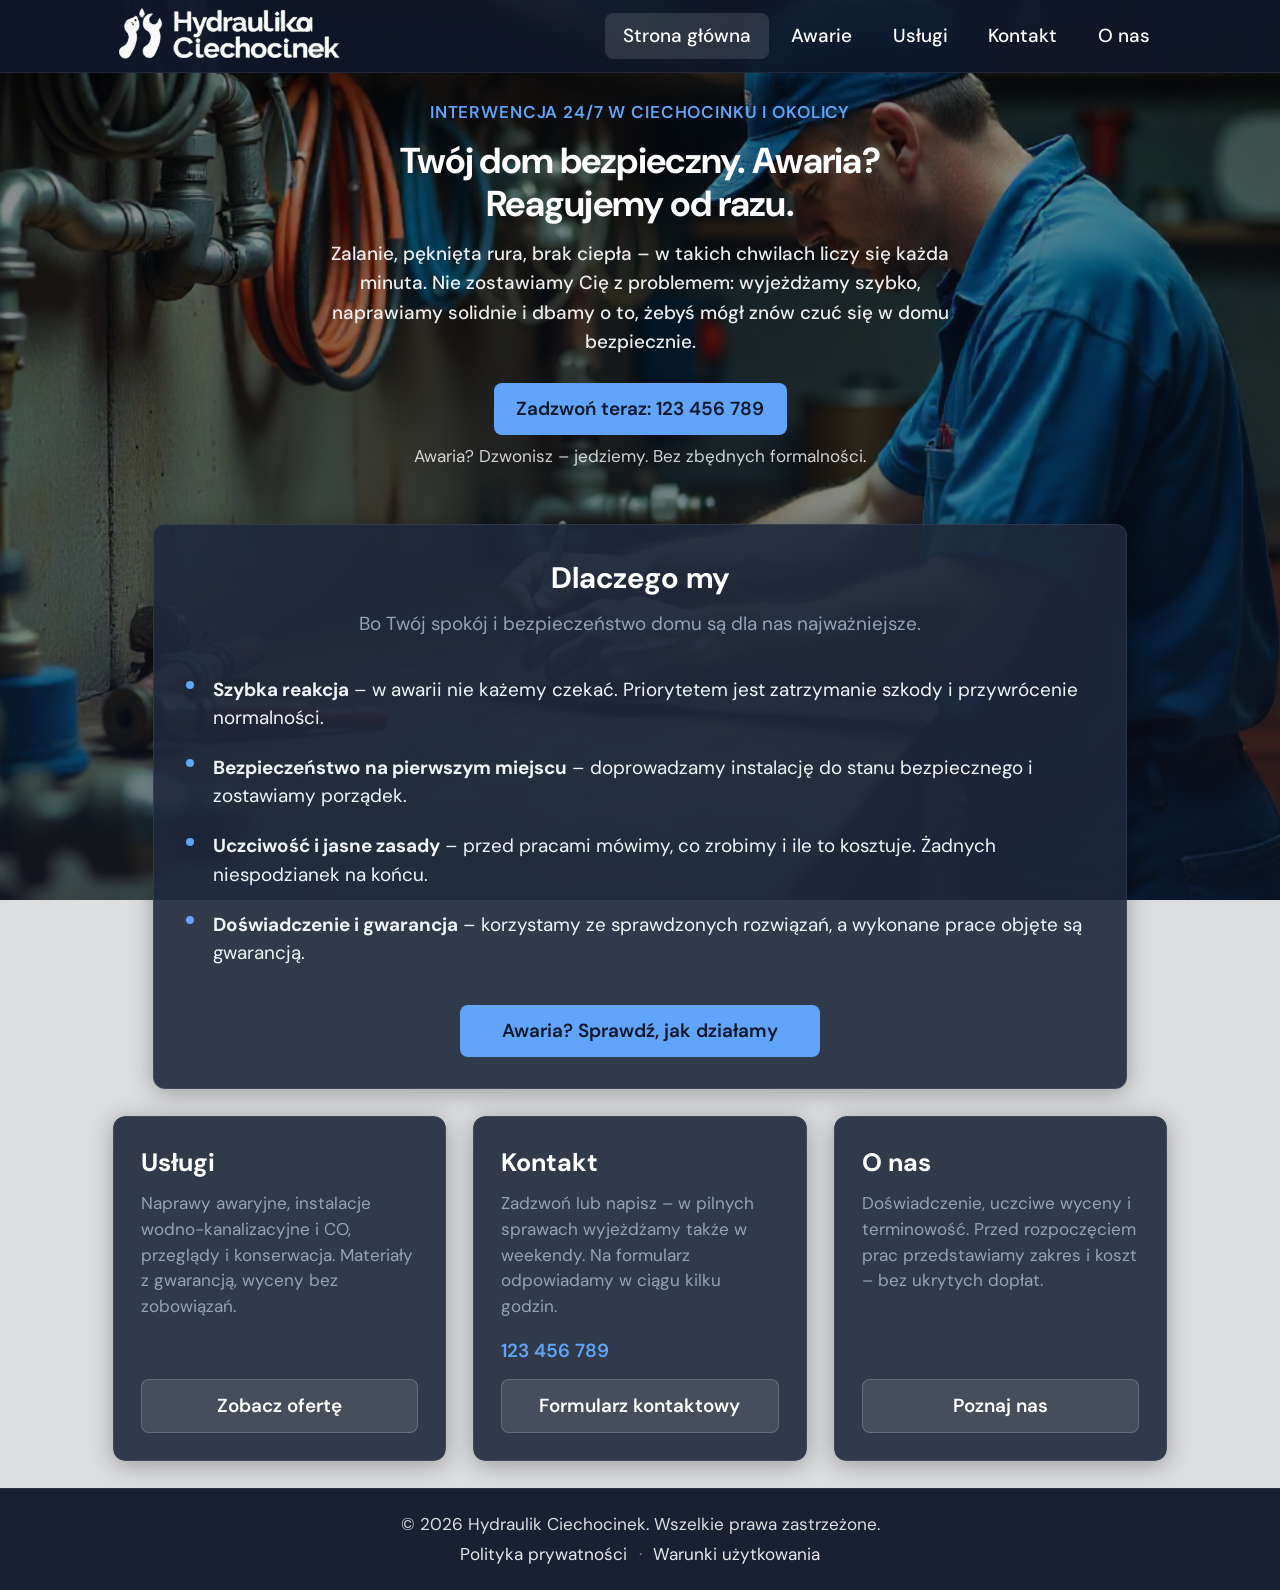
==== commit 27aa8ef2: "Project finished" ====
--- a/index.html
+++ b/index.html
@@ -3,14 +3,14 @@
 <head>
     <meta charset="UTF-8">
     <meta name="viewport" content="width=device-width, initial-scale=1.0">
-    <meta name="description" content="Hydraulik Ciechocinek – awaryjne naprawy 24/7, instalacje i serwis. Działamy w Ciechocinku i okolicach. Sprawdź ofertę i zadzwoń.">
+    <meta name="description" content="Hydraulik Ciechocinek – szybka reakcja na awarie 24/7. Twój dom bezpieczny. Zaleje, pęknięta rura, brak ciepła – reagujemy od razu. Zadzwoń.">
     <meta name="theme-color" content="#0a1628">
     <title>Hydraulik Ciechocinek – usługi hydrauliczne 24/7 | Naprawy i instalacje</title>
 
     <link rel="icon" href="assets/favicon.svg" type="image/svg+xml">
     <link rel="preconnect" href="https://fonts.googleapis.com">
     <link rel="preconnect" href="https://fonts.gstatic.com" crossorigin>
-    <link href="https://fonts.googleapis.com/css2?family=DM+Sans:ital,opsz,wght@0,9..40,400;0,9..40,500;0,9..40,600;0,9..40,700&family=Inter:wght@400;500;600;700&display=swap" rel="stylesheet">
+    <link href="https://fonts.googleapis.com/css2?family=DM+Sans:wght@400;500;600;700&display=swap" rel="stylesheet">
 
     <link rel="stylesheet" href="styles.css">
     <script src="script.js" defer></script>
@@ -19,30 +19,57 @@
     <header class="header" role="banner">
         <div class="nav nav--glass">
             <a href="index.html" class="logo" aria-label="Strona główna – Hydraulik Ciechocinek">
-                <img src="assets/logo.png" alt="" width="160" height="48" fetchpriority="high">
+                <img src="assets/logo.png" alt="Hydraulik Ciechocinek" width="160" height="48" fetchpriority="high">
             </a>
 
-            <button type="button" class="burger" aria-label="Otwórz menu" aria-expanded="false">
+            <button type="button" class="burger" aria-label="Otwórz menu" aria-expanded="false" aria-controls="menu-mobile">
                 <span class="burger-bar"></span>
                 <span class="burger-bar"></span>
                 <span class="burger-bar"></span>
             </button>
 
-            <nav class="menu" aria-label="Nawigacja główna">
+            <nav class="menu-desktop" aria-label="Nawigacja główna">
                 <a href="index.html" class="menu__link menu__link--active">Strona główna</a>
-                <a href="uslugi.html" class="menu__link">Usługi</a>
-                <a href="kontakt.html" class="menu__link">Kontakt</a>
-                <a href="onas.html" class="menu__link">O nas</a>
+                <a href="emergencies.html" class="menu__link">Awarie</a>
+                <a href="services.html" class="menu__link">Usługi</a>
+                <a href="contact.html" class="menu__link">Kontakt</a>
+                <a href="about.html" class="menu__link">O nas</a>
             </nav>
         </div>
     </header>
 
+    <nav id="menu-mobile" class="menu-mobile" aria-label="Menu mobilne" aria-hidden="true">
+        <a href="index.html" class="menu__link menu__link--active">Strona główna</a>
+        <a href="awarie.html" class="menu__link">Awarie</a>
+        <a href="uslugi.html" class="menu__link">Usługi</a>
+        <a href="kontakt.html" class="menu__link">Kontakt</a>
+        <a href="onas.html" class="menu__link">O nas</a>
+    </nav>
+
     <main id="main-content" class="main">
         <section id="home" class="hero-section" aria-labelledby="hero-heading">
             <div class="hero-section__inner">
-                <h1 id="hero-heading" class="hero__title">Profesjonalny hydraulik w Ciechocinku</h1>
-                <p class="hero__lead">Awaryjne wyjazdy 24/7, solidne instalacje i przeglądy. Działamy w Ciechocinku i okolicach – szybko, rzetelnie i po uczciwej cenie.</p>
-                <a href="tel:+48123456789" class="btn btn--primary btn--phone">Zadzwoń: 123 456 789</a>
+                <p class="hero__badge">Interwencja 24/7 w Ciechocinku i okolicy</p>
+                <h1 id="hero-heading" class="hero__title">Twój dom bezpieczny. Awaria? Reagujemy od razu.</h1>
+                <p class="hero__lead">Zalanie, pęknięta rura, brak ciepła – w takich chwilach liczy się każda minuta. Nie zostawiamy Cię z problemem: wyjeżdżamy szybko, naprawiamy solidnie i dbamy o to, żebyś mógł znów czuć się w domu bezpiecznie.</p>
+                <div class="hero__cta">
+                    <a href="tel:+48123456789" class="btn btn--primary btn--phone btn--large">Zadzwoń teraz: 123 456 789</a>
+                    <p class="hero__cta-note">Awaria? Dzwonisz – jedziemy. Bez zbędnych formalności.</p>
+                </div>
+            </div>
+        </section>
+
+        <section class="why-section" aria-labelledby="why-heading">
+            <div class="why-section__inner">
+                <h2 id="why-heading" class="why-section__title">Dlaczego my</h2>
+                <p class="why-section__lead">Bo Twój spokój i bezpieczeństwo domu są dla nas najważniejsze.</p>
+                <ul class="why-list">
+                    <li><strong>Szybka reakcja</strong> – w awarii nie każemy czekać. Priorytetem jest zatrzymanie szkody i przywrócenie normalności.</li>
+                    <li><strong>Bezpieczeństwo na pierwszym miejscu</strong> – doprowadzamy instalację do stanu bezpiecznego i zostawiamy porządek.</li>
+                    <li><strong>Uczciwość i jasne zasady</strong> – przed pracami mówimy, co zrobimy i ile to kosztuje. Żadnych niespodzianek na końcu.</li>
+                    <li><strong>Doświadczenie i gwarancja</strong> – korzystamy ze sprawdzonych rozwiązań, a wykonane prace objęte są gwarancją.</li>
+                </ul>
+                <a href="awarie.html" class="btn btn--primary">Awaria? Sprawdź, jak działamy</a>
             </div>
         </section>
 
@@ -51,7 +78,7 @@
                 <div class="card__inner">
                     <h2 id="preview-heading" class="card__title">Usługi</h2>
                     <p class="card__text">Naprawy awaryjne, instalacje wodno-kanalizacyjne i CO, przeglądy i konserwacja. Materiały z gwarancją, wyceny bez zobowiązań.</p>
-                    <a href="uslugi.html" class="btn btn--secondary card__btn">Zobacz ofertę</a>
+                    <a href="services.html" class="btn btn--secondary card__btn">Zobacz ofertę</a>
                 </div>
             </section>
             <section id="contact-preview" class="card" aria-labelledby="contact-preview-heading">
@@ -59,14 +86,14 @@
                     <h2 id="contact-preview-heading" class="card__title">Kontakt</h2>
                     <p class="card__text">Zadzwoń lub napisz – w pilnych sprawach wyjeżdżamy także w weekendy. Na formularz odpowiadamy w ciągu kilku godzin.</p>
                     <p class="card__contact"><a href="tel:+48123456789">123 456 789</a></p>
-                    <a href="kontakt.html" class="btn btn--secondary card__btn">Formularz kontaktowy</a>
+                    <a href="contact.html" class="btn btn--secondary card__btn">Formularz kontaktowy</a>
                 </div>
             </section>
             <section id="about-preview" class="card" aria-labelledby="about-preview-heading">
                 <div class="card__inner">
                     <h2 id="about-preview-heading" class="card__title">O nas</h2>
                     <p class="card__text">Doświadczenie, uczciwe wyceny i terminowość. Przed rozpoczęciem prac przedstawiamy zakres i koszt – bez ukrytych dopłat.</p>
-                    <a href="onas.html" class="btn btn--secondary card__btn">Poznaj nas</a>
+                    <a href="about.html" class="btn btn--secondary card__btn">Poznaj nas</a>
                 </div>
             </section>
         </div>
--- a/styles.css
+++ b/styles.css
@@ -10,7 +10,7 @@
   min-height: 100vh;
   display: flex;
   flex-direction: column;
-  font-family: 'DM Sans', 'Inter', system-ui, -apple-system, sans-serif;
+  font-family: 'DM Sans', system-ui, -apple-system, sans-serif;
   font-size: 1rem;
   line-height: 1.5;
   color: #e2e8f0;
@@ -83,9 +83,7 @@
   font-size: var(--text-lg);
 }
 .logo:hover { text-decoration: none; opacity: 0.9; }
-.logo img { height: 44px; width: auto; object-fit: contain; }
-.logo-text { display: none; }
-@media (min-width: 480px) { .logo-text { display: inline; margin-left: 0.5rem; } }
+.logo img { height: 60px; width: auto; object-fit: contain; }
 
 .burger {
   display: flex;
@@ -113,21 +111,40 @@
 .burger[aria-expanded="true"] .burger-bar:nth-child(2) { opacity: 0; }
 .burger[aria-expanded="true"] .burger-bar:nth-child(3) { transform: translateY(-7.5px) rotate(-45deg); }
 
-.menu {
+/* Menu desktop – widoczne tylko na dużych ekranach */
+.menu-desktop {
+  display: none;
+}
+
+/* Menu mobile – pełnoekranowy overlay (z-index poniżej headera, żeby burger był klikalny) */
+.menu-mobile {
   position: fixed;
-  inset: 0;
-  top: var(--header-h);
+  top: 0;
+  right: 0;
+  bottom: 0;
+  left: 0;
+  z-index: 99;
   display: none;
   flex-direction: column;
+  justify-content: center;
+  align-items: center;
+  gap: 0.5rem;
+  padding: calc(var(--header-h) + 1rem) 1.5rem 1.5rem;
   background: rgba(15, 23, 42, 0.98);
   backdrop-filter: blur(12px);
-  padding: 1.5rem;
+  -webkit-backdrop-filter: blur(12px);
   overflow-y: auto;
 }
-.menu.is-open { display: flex; }
-.menu__link {
-  display: flex;
-  align-items: center;
+.menu-mobile.is-open {
+  display: flex;
+}
+
+.menu-mobile .menu__link {
+  display: flex;
+  align-items: center;
+  justify-content: center;
+  width: 100%;
+  max-width: 20rem;
   padding: 1rem 1.25rem;
   min-height: var(--touch-min);
   font-size: var(--text-base);
@@ -136,7 +153,21 @@
   border-radius: var(--radius-sm);
   transition: background var(--transition);
 }
-.menu__link:hover { background: rgba(255, 255, 255, 0.08); text-decoration: none; }
+.menu-mobile .menu__link:hover { background: rgba(255, 255, 255, 0.1); text-decoration: none; }
+.menu-mobile .menu__link--active { background: rgba(255, 255, 255, 0.12); }
+
+.menu-desktop .menu__link {
+  display: flex;
+  align-items: center;
+  padding: 1rem 1.25rem;
+  min-height: var(--touch-min);
+  font-size: var(--text-base);
+  font-weight: 500;
+  color: #fff;
+  border-radius: var(--radius-sm);
+  transition: background var(--transition);
+}
+.menu-desktop .menu__link:hover { background: rgba(255, 255, 255, 0.08); text-decoration: none; }
 .menu__link--active { background: rgba(255, 255, 255, 0.12); font-weight: 600; }
 .menu__link:focus-visible { outline: 2px solid var(--accent); outline-offset: 2px; }
 
@@ -159,7 +190,15 @@
   text-align: center;
 }
 .hero-section__inner {
-  max-width: 32rem;
+  max-width: 36rem;
+}
+.hero__badge {
+  margin: 0 0 0.75rem;
+  font-size: var(--text-sm);
+  font-weight: 600;
+  text-transform: uppercase;
+  letter-spacing: 0.05em;
+  color: var(--accent);
 }
 .hero__title {
   margin: 0 0 0.75rem;
@@ -173,14 +212,87 @@
   margin: 0 0 1.5rem;
   font-size: var(--text-base);
   font-weight: 500;
-  line-height: 1.5;
+  line-height: 1.55;
   color: rgba(255, 255, 255, 0.92);
+}
+.hero__cta {
+  display: flex;
+  flex-direction: column;
+  align-items: center;
+  gap: 0.5rem;
+}
+.hero__cta-note {
+  margin: 0;
+  font-size: var(--text-sm);
+  color: rgba(255, 255, 255, 0.8);
+}
+.btn--large {
+  padding: 0.9rem 1.75rem;
+  font-size: var(--text-lg);
 }
 .hero-section .btn--primary {
   background: var(--accent);
   color: #0f172a;
 }
 .hero-section .btn--primary:hover { background: var(--accent-hover); color: #0f172a; text-decoration: none; }
+
+/* Sekcja Dlaczego my */
+.why-section {
+  width: 100%;
+  max-width: var(--container);
+  margin: 0 auto;
+  padding: var(--section-gap) var(--container-pad);
+}
+.why-section__inner {
+  padding: 1.75rem;
+  background: var(--card-bg);
+  border-radius: var(--radius);
+  border: 1px solid var(--bg-card-border);
+  box-shadow: var(--card-shadow);
+}
+.why-section__title {
+  margin: 0 0 0.5rem;
+  font-size: var(--text-2xl);
+  font-weight: 700;
+  color: #fff;
+  text-align: center;
+}
+.why-section__lead {
+  margin: 0 0 1.5rem;
+  font-size: var(--text-base);
+  color: var(--text-muted);
+  text-align: center;
+  line-height: 1.5;
+}
+.why-list {
+  list-style: none;
+  padding: 0;
+  margin: 0 0 1.5rem;
+}
+.why-list li {
+  padding: 0.6rem 0 0.6rem 1.5rem;
+  position: relative;
+  font-size: var(--text-base);
+  line-height: 1.5;
+  color: var(--text-primary);
+}
+.why-list li::before {
+  content: "";
+  position: absolute;
+  left: 0;
+  top: 0.85em;
+  width: 8px;
+  height: 8px;
+  border-radius: 50%;
+  background: var(--accent);
+}
+.why-section .btn--primary {
+  display: block;
+  text-align: center;
+  width: 100%;
+  max-width: 20rem;
+  margin: 0 auto;
+}
 
 .cards-wrap {
   display: grid;
@@ -262,17 +374,19 @@
 @media (min-width: 768px) {
   :root { --header-h: 72px; }
   .burger { display: none; }
-  .menu {
-    position: static;
+  .menu-desktop {
+    display: flex;
     flex-direction: row;
-    display: flex;
     background: none;
     padding: 0;
     gap: 0.25rem;
   }
-  .menu__link {
+  .menu-desktop .menu__link {
     padding: 0.5rem 1rem;
     min-height: auto;
+  }
+  .menu-mobile {
+    display: none !important;
   }
 }
 
@@ -441,35 +555,31 @@
   box-shadow: 0 0 0 3px rgba(96, 165, 250, 0.2);
 }
 .form textarea { min-height: 120px; resize: vertical; line-height: 1.5; }
-.form__actions { display: flex; flex-wrap: wrap; gap: 0.75rem; margin-top: 0.25rem; }
 .form--page { max-width: 28rem; }
 
-/* ===== PANELS (legacy / form sections) ===== */
-.panel {
-  display: none;
-  padding: var(--section-gap) var(--container-pad);
-  align-items: flex-start;
-  justify-content: center;
-}
-.panel--active { display: flex; flex-direction: column; }
-.panel__inner {
-  width: 100%;
-  max-width: 36rem;
-  padding: 1.5rem;
-  border-radius: var(--radius);
-}
-.panel__inner--glass {
-  background: var(--card-bg);
-  border: 1px solid var(--bg-card-border);
-  box-shadow: var(--card-shadow);
-  color: var(--text-primary);
-}
-.panel h2 { margin: 0 0 0.5rem; font-size: var(--text-xl); font-weight: 600; color: #fff; }
-.panel p { margin: 0 0 0.5rem; font-size: var(--text-base); color: var(--text-muted); }
-.panel a[href^="tel:"],
-.panel a[href^="mailto:"] { color: var(--accent); }
-.panel a[href^="tel:"]:hover,
-.panel a[href^="mailto:"]:hover { text-decoration: underline; }
+/* ===== PRICING TABLE ===== */
+.pricing-table-wrap { overflow-x: auto; margin: 1.25rem 0; }
+.pricing-table {
+  width: 100%;
+  min-width: 280px;
+  border-collapse: collapse;
+  font-size: var(--text-base);
+  color: var(--text-primary);
+}
+.pricing-table th,
+.pricing-table td {
+  padding: 0.65rem 0.9rem;
+  text-align: left;
+  border-bottom: 1px solid rgba(255, 255, 255, 0.1);
+}
+.pricing-table th {
+  font-weight: 600;
+  background: rgba(15, 23, 42, 0.5);
+  color: var(--text-primary);
+}
+.pricing-table tbody tr:hover { background: rgba(15, 23, 42, 0.35); }
+.pricing-table td:last-child { white-space: nowrap; color: var(--accent); font-weight: 500; }
+.pricing-note { font-size: var(--text-sm); color: var(--text-muted); margin-top: 0.75rem; }
 
 /* ===== FOCUS & REDUCED MOTION ===== */
 .btn:focus-visible,
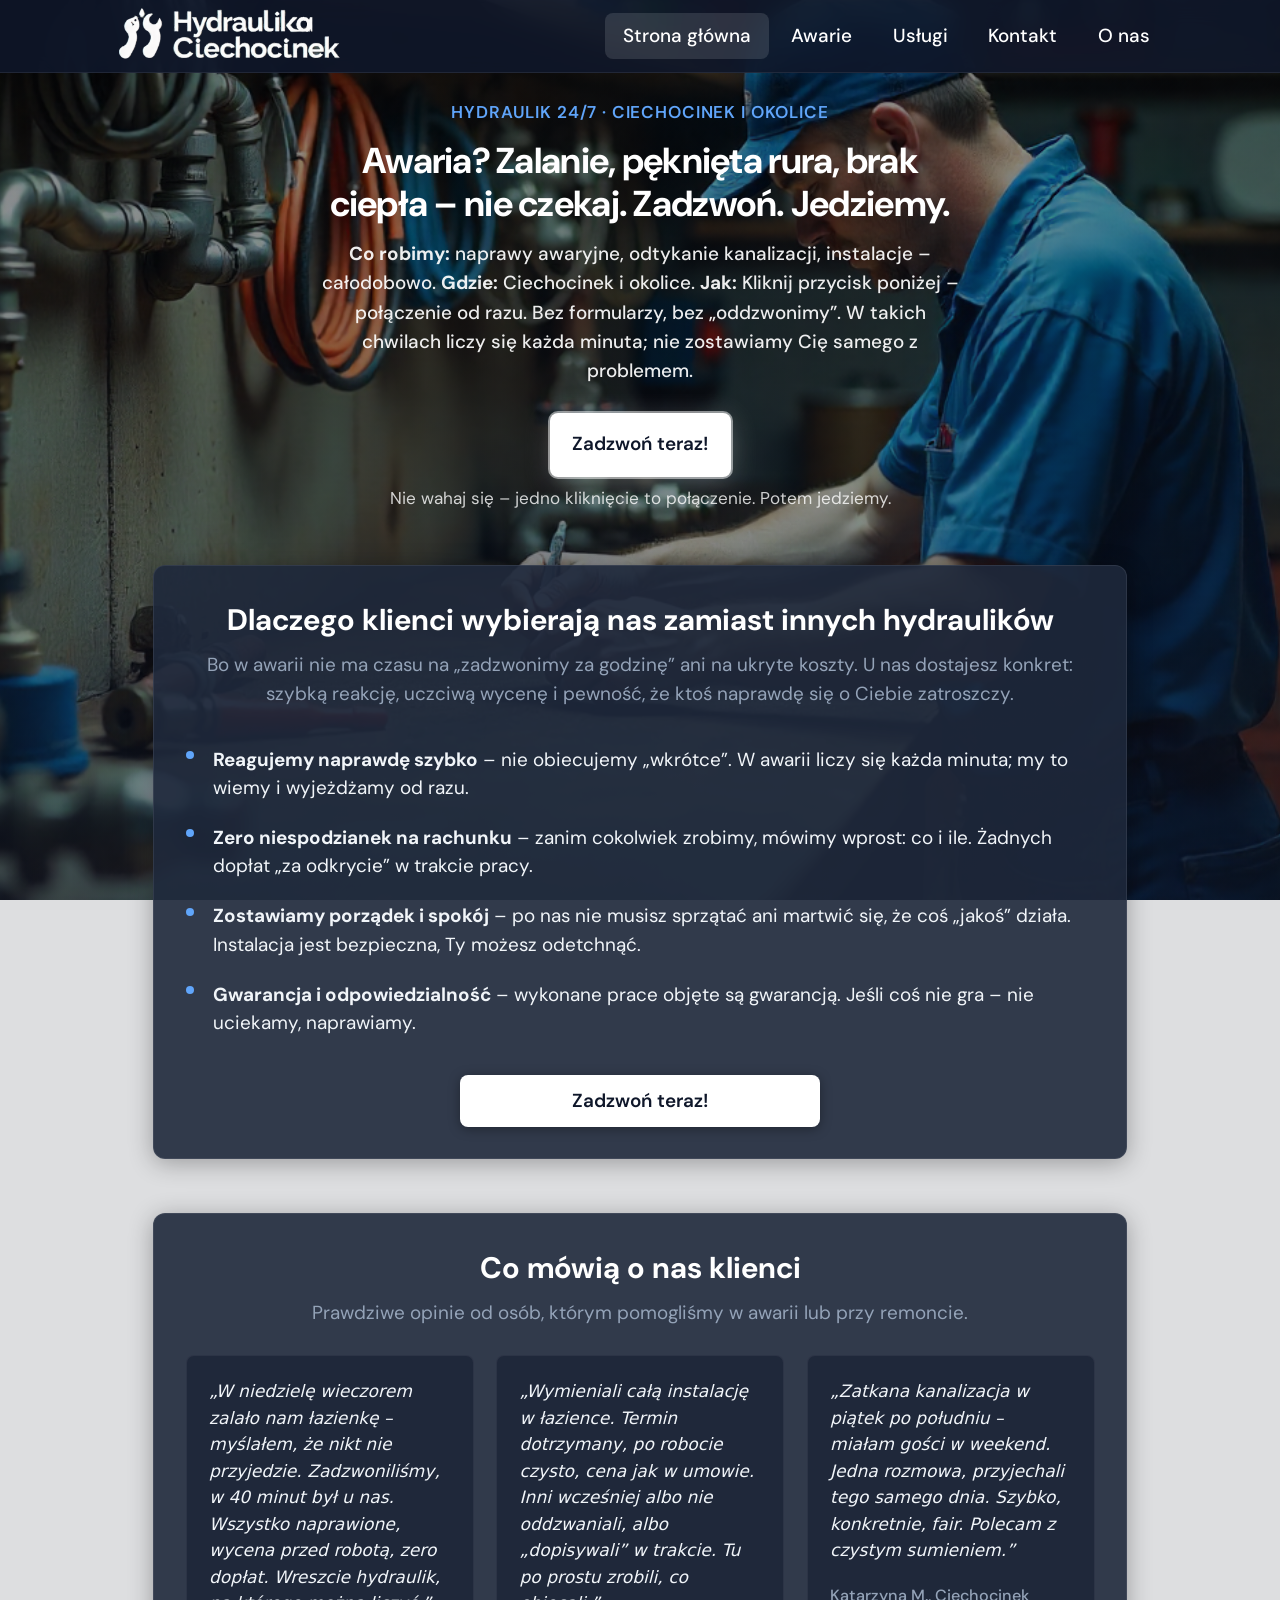
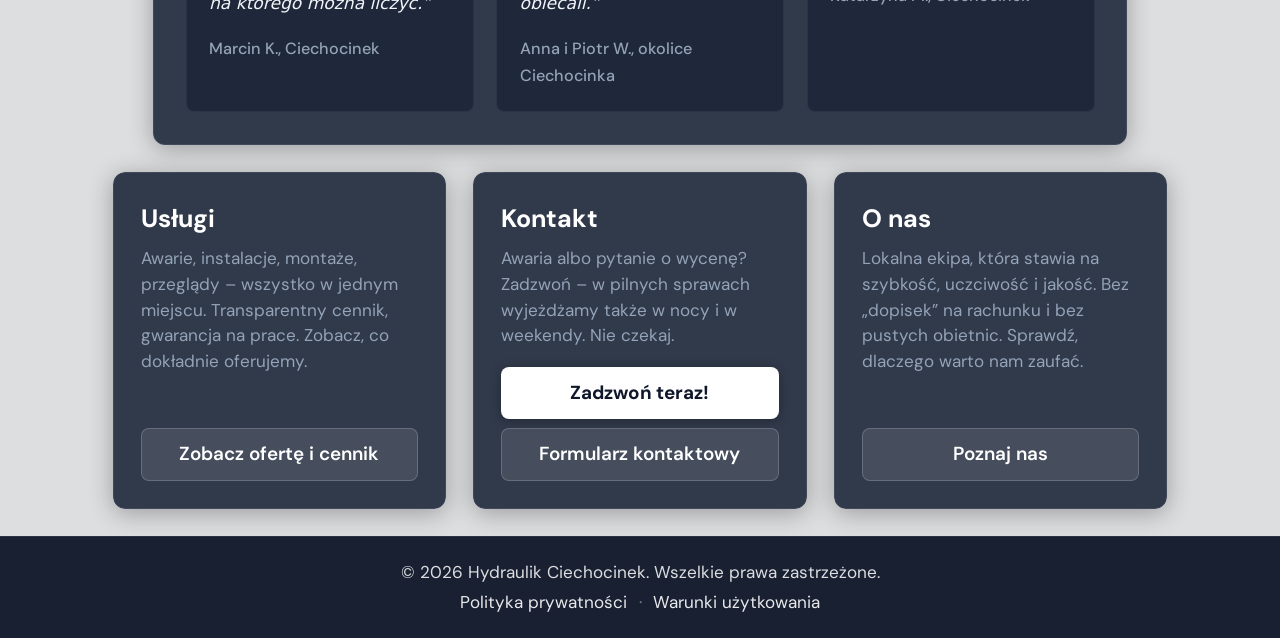
==== commit a26ee596: "Version: 0.2" ====
--- a/index.html
+++ b/index.html
@@ -40,36 +40,57 @@
 
     <nav id="menu-mobile" class="menu-mobile" aria-label="Menu mobilne" aria-hidden="true">
         <a href="index.html" class="menu__link menu__link--active">Strona główna</a>
-        <a href="awarie.html" class="menu__link">Awarie</a>
-        <a href="uslugi.html" class="menu__link">Usługi</a>
-        <a href="kontakt.html" class="menu__link">Kontakt</a>
-        <a href="onas.html" class="menu__link">O nas</a>
+        <a href="emergencies.html" class="menu__link">Awarie</a>
+        <a href="services.html" class="menu__link">Usługi</a>
+        <a href="contact.html" class="menu__link">Kontakt</a>
+        <a href="about.html" class="menu__link">O nas</a>
     </nav>
 
     <main id="main-content" class="main">
         <section id="home" class="hero-section" aria-labelledby="hero-heading">
             <div class="hero-section__inner">
-                <p class="hero__badge">Interwencja 24/7 w Ciechocinku i okolicy</p>
-                <h1 id="hero-heading" class="hero__title">Twój dom bezpieczny. Awaria? Reagujemy od razu.</h1>
-                <p class="hero__lead">Zalanie, pęknięta rura, brak ciepła – w takich chwilach liczy się każda minuta. Nie zostawiamy Cię z problemem: wyjeżdżamy szybko, naprawiamy solidnie i dbamy o to, żebyś mógł znów czuć się w domu bezpiecznie.</p>
+                <p class="hero__badge">Hydraulik 24/7 · Ciechocinek i okolice</p>
+                <h1 id="hero-heading" class="hero__title">Awaria? Zalanie, pęknięta rura, brak ciepła – nie czekaj. Zadzwoń. Jedziemy.</h1>
+                <p class="hero__lead"><strong>Co robimy:</strong> naprawy awaryjne, odtykanie kanalizacji, instalacje – całodobowo. <strong>Gdzie:</strong> Ciechocinek i okolice. <strong>Jak:</strong> Kliknij przycisk poniżej – połączenie od razu. Bez formularzy, bez „oddzwonimy”. W takich chwilach liczy się każda minuta; nie zostawiamy Cię samego z problemem.</p>
                 <div class="hero__cta">
-                    <a href="tel:+48123456789" class="btn btn--primary btn--phone btn--large">Zadzwoń teraz: 123 456 789</a>
-                    <p class="hero__cta-note">Awaria? Dzwonisz – jedziemy. Bez zbędnych formalności.</p>
+                    <a href="tel:+48123456789" class="btn btn--cta-hero btn--phone btn--large">Zadzwoń teraz!</a>
+                    <p class="hero__cta-note">Nie wahaj się – jedno kliknięcie to połączenie. Potem jedziemy.</p>
                 </div>
             </div>
         </section>
 
         <section class="why-section" aria-labelledby="why-heading">
             <div class="why-section__inner">
-                <h2 id="why-heading" class="why-section__title">Dlaczego my</h2>
-                <p class="why-section__lead">Bo Twój spokój i bezpieczeństwo domu są dla nas najważniejsze.</p>
+                <h2 id="why-heading" class="why-section__title">Dlaczego klienci wybierają nas zamiast innych hydraulików</h2>
+                <p class="why-section__lead">Bo w awarii nie ma czasu na „zadzwonimy za godzinę” ani na ukryte koszty. U nas dostajesz konkret: szybką reakcję, uczciwą wycenę i pewność, że ktoś naprawdę się o Ciebie zatroszczy.</p>
                 <ul class="why-list">
-                    <li><strong>Szybka reakcja</strong> – w awarii nie każemy czekać. Priorytetem jest zatrzymanie szkody i przywrócenie normalności.</li>
-                    <li><strong>Bezpieczeństwo na pierwszym miejscu</strong> – doprowadzamy instalację do stanu bezpiecznego i zostawiamy porządek.</li>
-                    <li><strong>Uczciwość i jasne zasady</strong> – przed pracami mówimy, co zrobimy i ile to kosztuje. Żadnych niespodzianek na końcu.</li>
-                    <li><strong>Doświadczenie i gwarancja</strong> – korzystamy ze sprawdzonych rozwiązań, a wykonane prace objęte są gwarancją.</li>
+                    <li><strong>Reagujemy naprawdę szybko</strong> – nie obiecujemy „wkrótce”. W awarii liczy się każda minuta; my to wiemy i wyjeżdżamy od razu.</li>
+                    <li><strong>Zero niespodzianek na rachunku</strong> – zanim cokolwiek zrobimy, mówimy wprost: co i ile. Żadnych dopłat „za odkrycie” w trakcie pracy.</li>
+                    <li><strong>Zostawiamy porządek i spokój</strong> – po nas nie musisz sprzątać ani martwić się, że coś „jakoś” działa. Instalacja jest bezpieczna, Ty możesz odetchnąć.</li>
+                    <li><strong>Gwarancja i odpowiedzialność</strong> – wykonane prace objęte są gwarancją. Jeśli coś nie gra – nie uciekamy, naprawiamy.</li>
                 </ul>
-                <a href="awarie.html" class="btn btn--primary">Awaria? Sprawdź, jak działamy</a>
+                <a href="tel:+48123456789" class="btn btn--cta">Zadzwoń teraz!</a>
+            </div>
+        </section>
+
+        <section class="testimonials" aria-labelledby="testimonials-heading">
+            <div class="testimonials__inner">
+                <h2 id="testimonials-heading" class="testimonials__title">Co mówią o nas klienci</h2>
+                <p class="testimonials__lead">Prawdziwe opinie od osób, którym pomogliśmy w awarii lub przy remoncie.</p>
+                <ul class="testimonials__list">
+                    <li class="testimonial">
+                        <blockquote class="testimonial__quote">„W niedzielę wieczorem zalało nam łazienkę – myślałem, że nikt nie przyjedzie. Zadzwoniliśmy, w 40 minut był u nas. Wszystko naprawione, wycena przed robotą, zero dopłat. Wreszcie hydraulik, na którego można liczyć.”</blockquote>
+                        <cite class="testimonial__author">Marcin K., Ciechocinek</cite>
+                    </li>
+                    <li class="testimonial">
+                        <blockquote class="testimonial__quote">„Wymieniali całą instalację w łazience. Termin dotrzymany, po robocie czysto, cena jak w umowie. Inni wcześniej albo nie oddzwaniali, albo „dopisywali” w trakcie. Tu po prostu zrobili, co obiecali.”</blockquote>
+                        <cite class="testimonial__author">Anna i Piotr W., okolice Ciechocinka</cite>
+                    </li>
+                    <li class="testimonial">
+                        <blockquote class="testimonial__quote">„Zatkana kanalizacja w piątek po południu – miałam gości w weekend. Jedna rozmowa, przyjechali tego samego dnia. Szybko, konkretnie, fair. Polecam z czystym sumieniem.”</blockquote>
+                        <cite class="testimonial__author">Katarzyna M., Ciechocinek</cite>
+                    </li>
+                </ul>
             </div>
         </section>
 
@@ -77,22 +98,22 @@
             <section id="services-preview" class="card" aria-labelledby="preview-heading">
                 <div class="card__inner">
                     <h2 id="preview-heading" class="card__title">Usługi</h2>
-                    <p class="card__text">Naprawy awaryjne, instalacje wodno-kanalizacyjne i CO, przeglądy i konserwacja. Materiały z gwarancją, wyceny bez zobowiązań.</p>
-                    <a href="services.html" class="btn btn--secondary card__btn">Zobacz ofertę</a>
+                    <p class="card__text">Awarie, instalacje, montaże, przeglądy – wszystko w jednym miejscu. Transparentny cennik, gwarancja na prace. Zobacz, co dokładnie oferujemy.</p>
+                    <a href="services.html" class="btn btn--secondary card__btn">Zobacz ofertę i cennik</a>
                 </div>
             </section>
             <section id="contact-preview" class="card" aria-labelledby="contact-preview-heading">
                 <div class="card__inner">
                     <h2 id="contact-preview-heading" class="card__title">Kontakt</h2>
-                    <p class="card__text">Zadzwoń lub napisz – w pilnych sprawach wyjeżdżamy także w weekendy. Na formularz odpowiadamy w ciągu kilku godzin.</p>
-                    <p class="card__contact"><a href="tel:+48123456789">123 456 789</a></p>
+                    <p class="card__text">Awaria albo pytanie o wycenę? Zadzwoń – w pilnych sprawach wyjeżdżamy także w nocy i w weekendy. Nie czekaj.</p>
+                    <a href="tel:+48123456789" class="btn btn--cta card__btn">Zadzwoń teraz!</a>
                     <a href="contact.html" class="btn btn--secondary card__btn">Formularz kontaktowy</a>
                 </div>
             </section>
             <section id="about-preview" class="card" aria-labelledby="about-preview-heading">
                 <div class="card__inner">
                     <h2 id="about-preview-heading" class="card__title">O nas</h2>
-                    <p class="card__text">Doświadczenie, uczciwe wyceny i terminowość. Przed rozpoczęciem prac przedstawiamy zakres i koszt – bez ukrytych dopłat.</p>
+                    <p class="card__text">Lokalna ekipa, która stawia na szybkość, uczciwość i jakość. Bez „dopisek” na rachunku i bez pustych obietnic. Sprawdź, dlaczego warto nam zaufać.</p>
                     <a href="about.html" class="btn btn--secondary card__btn">Poznaj nas</a>
                 </div>
             </section>
--- a/styles.css
+++ b/styles.css
@@ -42,6 +42,9 @@
   --transition: 0.2s ease;
   --accent: #60a5fa;
   --accent-hover: #93c5fd;
+  --cta-bg: #ffffff;
+  --cta-text: #0f172a;
+  --cta-glow: 0 0 0 2px rgba(255, 255, 255, 0.5), 0 6px 28px rgba(255, 255, 255, 0.25);
   --touch-min: 48px;
   --text-sm: 0.95rem;
   --text-base: 1.05rem;
@@ -227,14 +230,42 @@
   color: rgba(255, 255, 255, 0.8);
 }
 .btn--large {
+  padding: 1.2rem 2.25rem;
+  font-size: 1.2rem;
+}
+
+/* CTA – maksymalny kontrast, natychmiastowe „kliknij” */
+.btn--cta-hero,
+.btn--cta {
+  background: var(--cta-bg);
+  color: var(--cta-text);
+  font-weight: 700;
+  border: none;
+  box-shadow: 0 2px 12px rgba(0, 0, 0, 0.35);
+  min-height: 56px;
   padding: 0.9rem 1.75rem;
-  font-size: var(--text-lg);
-}
-.hero-section .btn--primary {
-  background: var(--accent);
-  color: #0f172a;
-}
-.hero-section .btn--primary:hover { background: var(--accent-hover); color: #0f172a; text-decoration: none; }
+  font-size: 1.1rem;
+}
+.btn--cta-hero {
+  box-shadow: var(--cta-glow);
+  padding: 1.2rem 2.5rem;
+}
+.btn--cta-hero:hover,
+.btn--cta:hover {
+  background: #f1f5f9;
+  color: var(--cta-text);
+  text-decoration: none;
+  box-shadow: 0 4px 20px rgba(255, 255, 255, 0.35);
+}
+.hero-section .btn--cta-hero { min-height: 64px; }
+
+.why-section .btn--cta {
+  display: block;
+  text-align: center;
+  width: 100%;
+  max-width: 20rem;
+  margin: 0 auto;
+}
 
 /* Sekcja Dlaczego my */
 .why-section {
@@ -286,12 +317,63 @@
   border-radius: 50%;
   background: var(--accent);
 }
-.why-section .btn--primary {
-  display: block;
-  text-align: center;
-  width: 100%;
-  max-width: 20rem;
+
+/* Sekcja opinii (dowód społeczny) */
+.testimonials {
+  width: 100%;
+  max-width: var(--container);
   margin: 0 auto;
+  padding: var(--section-gap) var(--container-pad);
+}
+.testimonials__inner {
+  padding: 1.75rem;
+  background: var(--card-bg);
+  border-radius: var(--radius);
+  border: 1px solid var(--bg-card-border);
+  box-shadow: var(--card-shadow);
+}
+.testimonials__title {
+  margin: 0 0 0.5rem;
+  font-size: var(--text-2xl);
+  font-weight: 700;
+  color: #fff;
+  text-align: center;
+}
+.testimonials__lead {
+  margin: 0 0 1.5rem;
+  font-size: var(--text-base);
+  color: var(--text-muted);
+  text-align: center;
+  line-height: 1.5;
+}
+.testimonials__list {
+  list-style: none;
+  padding: 0;
+  margin: 0;
+  display: grid;
+  gap: 1.25rem;
+}
+@media (min-width: 700px) {
+  .testimonials__list { grid-template-columns: repeat(3, 1fr); }
+}
+.testimonial {
+  padding: 1.25rem;
+  background: rgba(15, 23, 42, 0.5);
+  border-radius: var(--radius-sm);
+  border: 1px solid rgba(255, 255, 255, 0.06);
+}
+.testimonial__quote {
+  margin: 0 0 1rem;
+  font-size: var(--text-sm);
+  line-height: 1.55;
+  color: var(--text-primary);
+  font-style: italic;
+}
+.testimonial__author {
+  font-size: 0.9rem;
+  color: var(--text-muted);
+  font-style: normal;
+  font-weight: 500;
 }
 
 .cards-wrap {
@@ -348,7 +430,10 @@
   color: #fff;
   border: 1px solid rgba(255, 255, 255, 0.2);
 }
+.card__btn + .card__btn { margin-top: 0.5rem; }
 .card__btn:hover { background: rgba(255, 255, 255, 0.18); text-decoration: none; }
+.card__inner .btn--cta.card__btn { background: var(--cta-bg); color: var(--cta-text); font-weight: 700; border: none; box-shadow: 0 2px 12px rgba(0, 0, 0, 0.3); }
+.card__inner .btn--cta.card__btn:hover { background: #f1f5f9; color: var(--cta-text); box-shadow: 0 4px 16px rgba(255, 255, 255, 0.2); }
 
 /* ===== FOOTER ===== */
 .footer {
@@ -590,6 +675,11 @@
   outline: 2px solid var(--accent);
   outline-offset: 2px;
 }
+.btn--cta:focus-visible,
+.btn--cta-hero:focus-visible {
+  outline-color: var(--cta-text);
+  outline-offset: 3px;
+}
 @media (prefers-reduced-motion: reduce) {
   .burger-bar { transition: none; }
   .btn, .menu__link { transition: none; }
